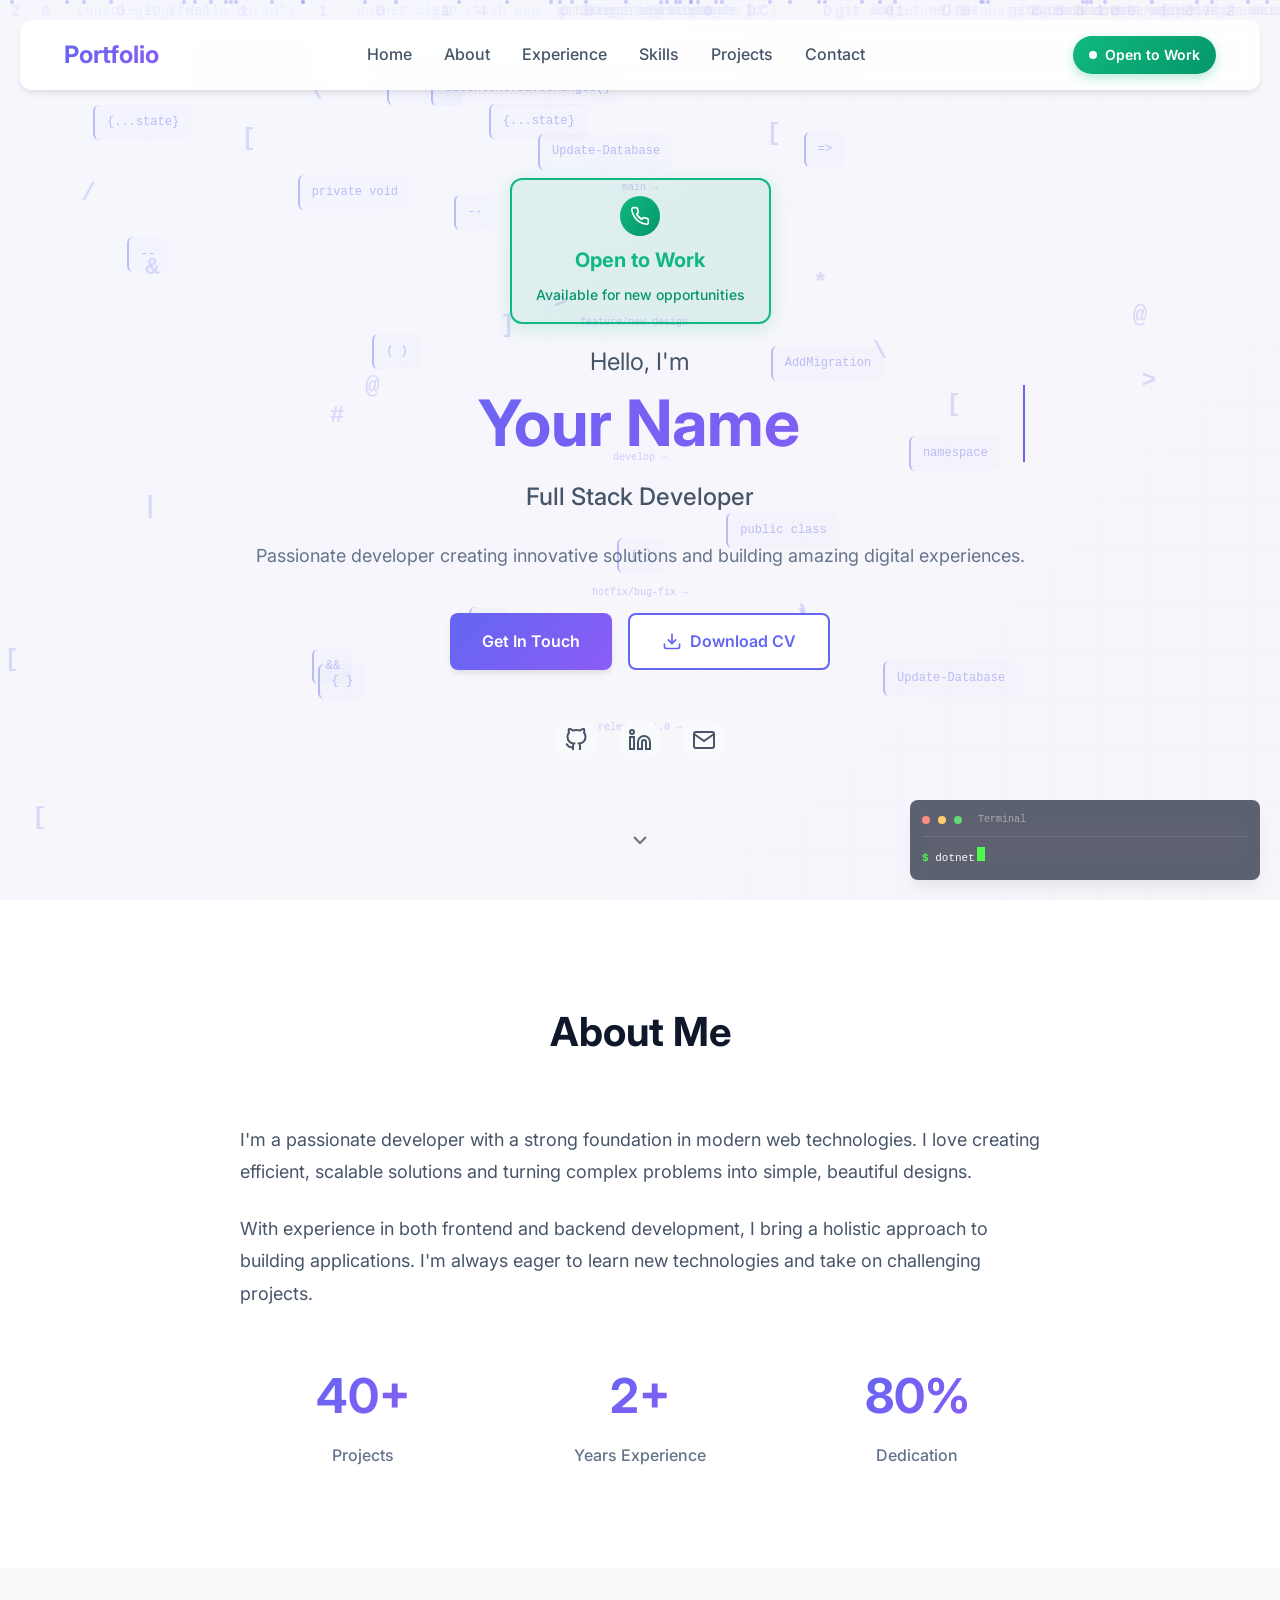
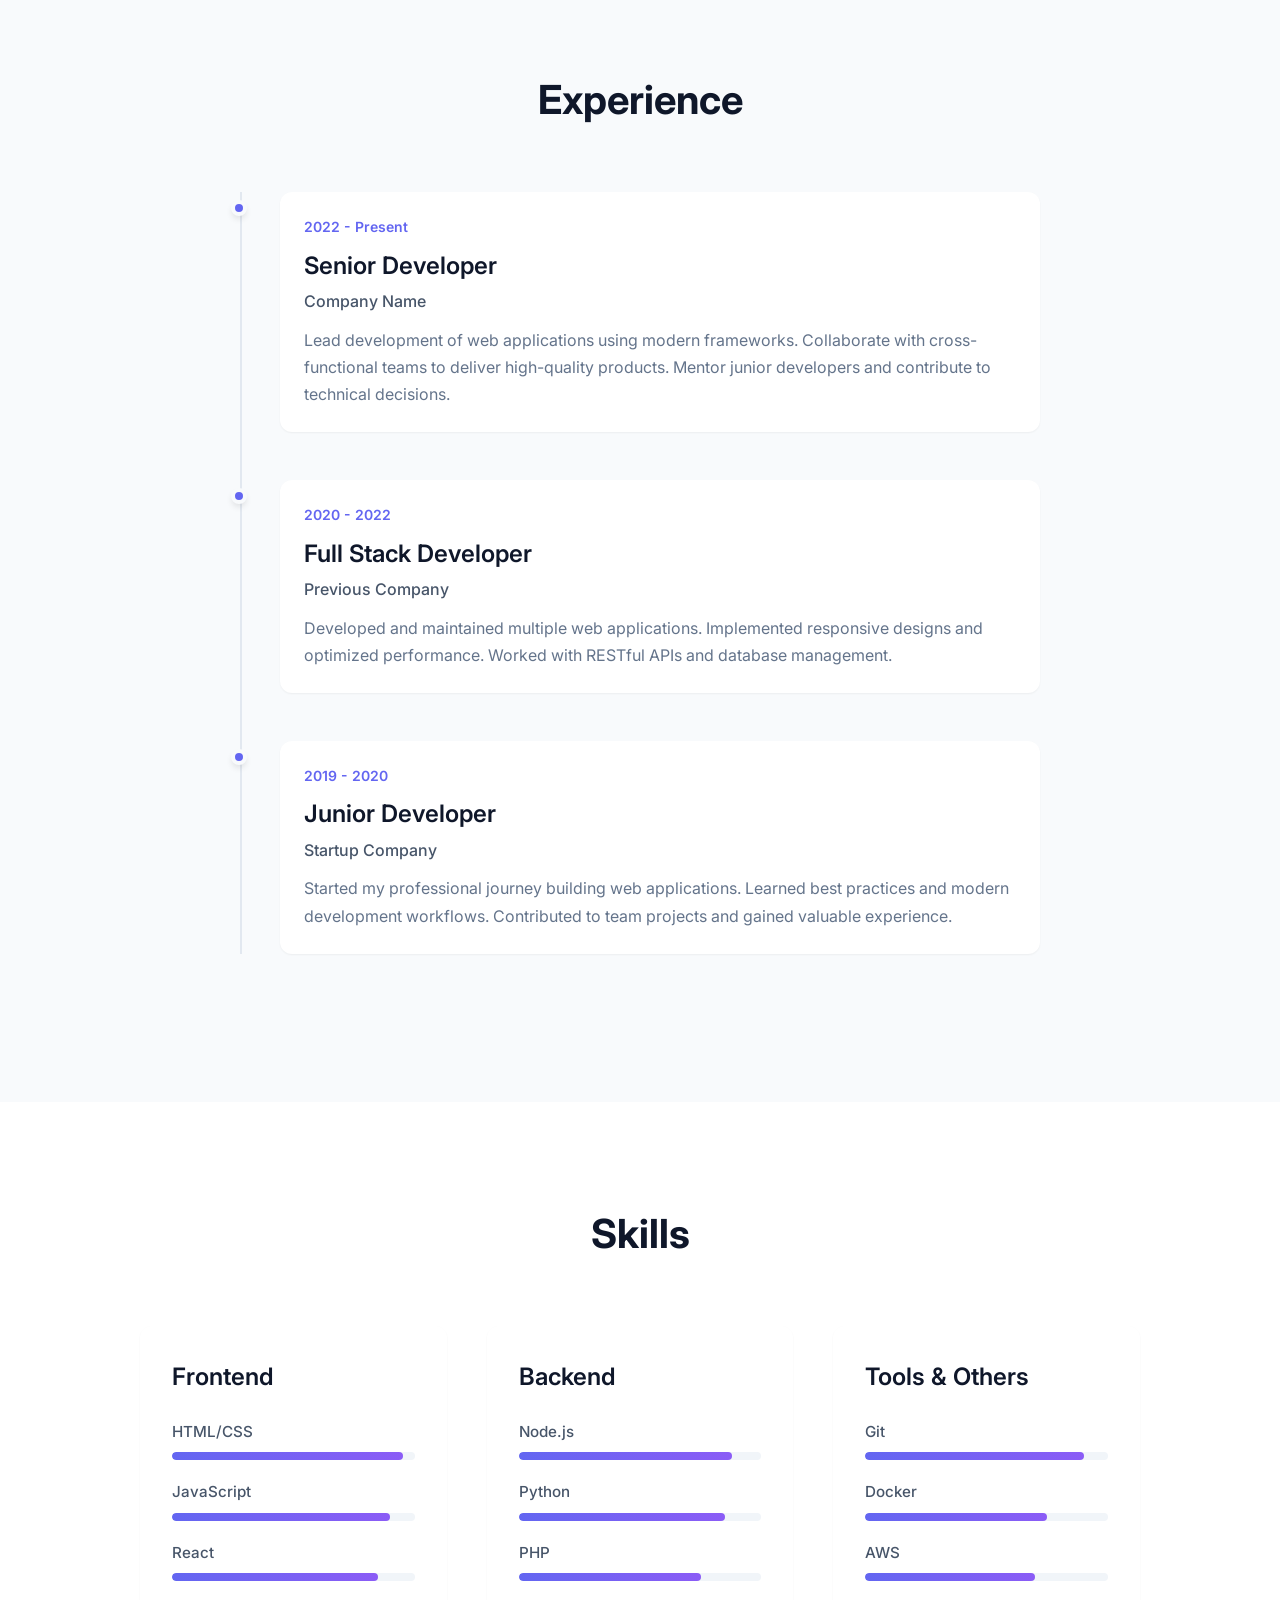
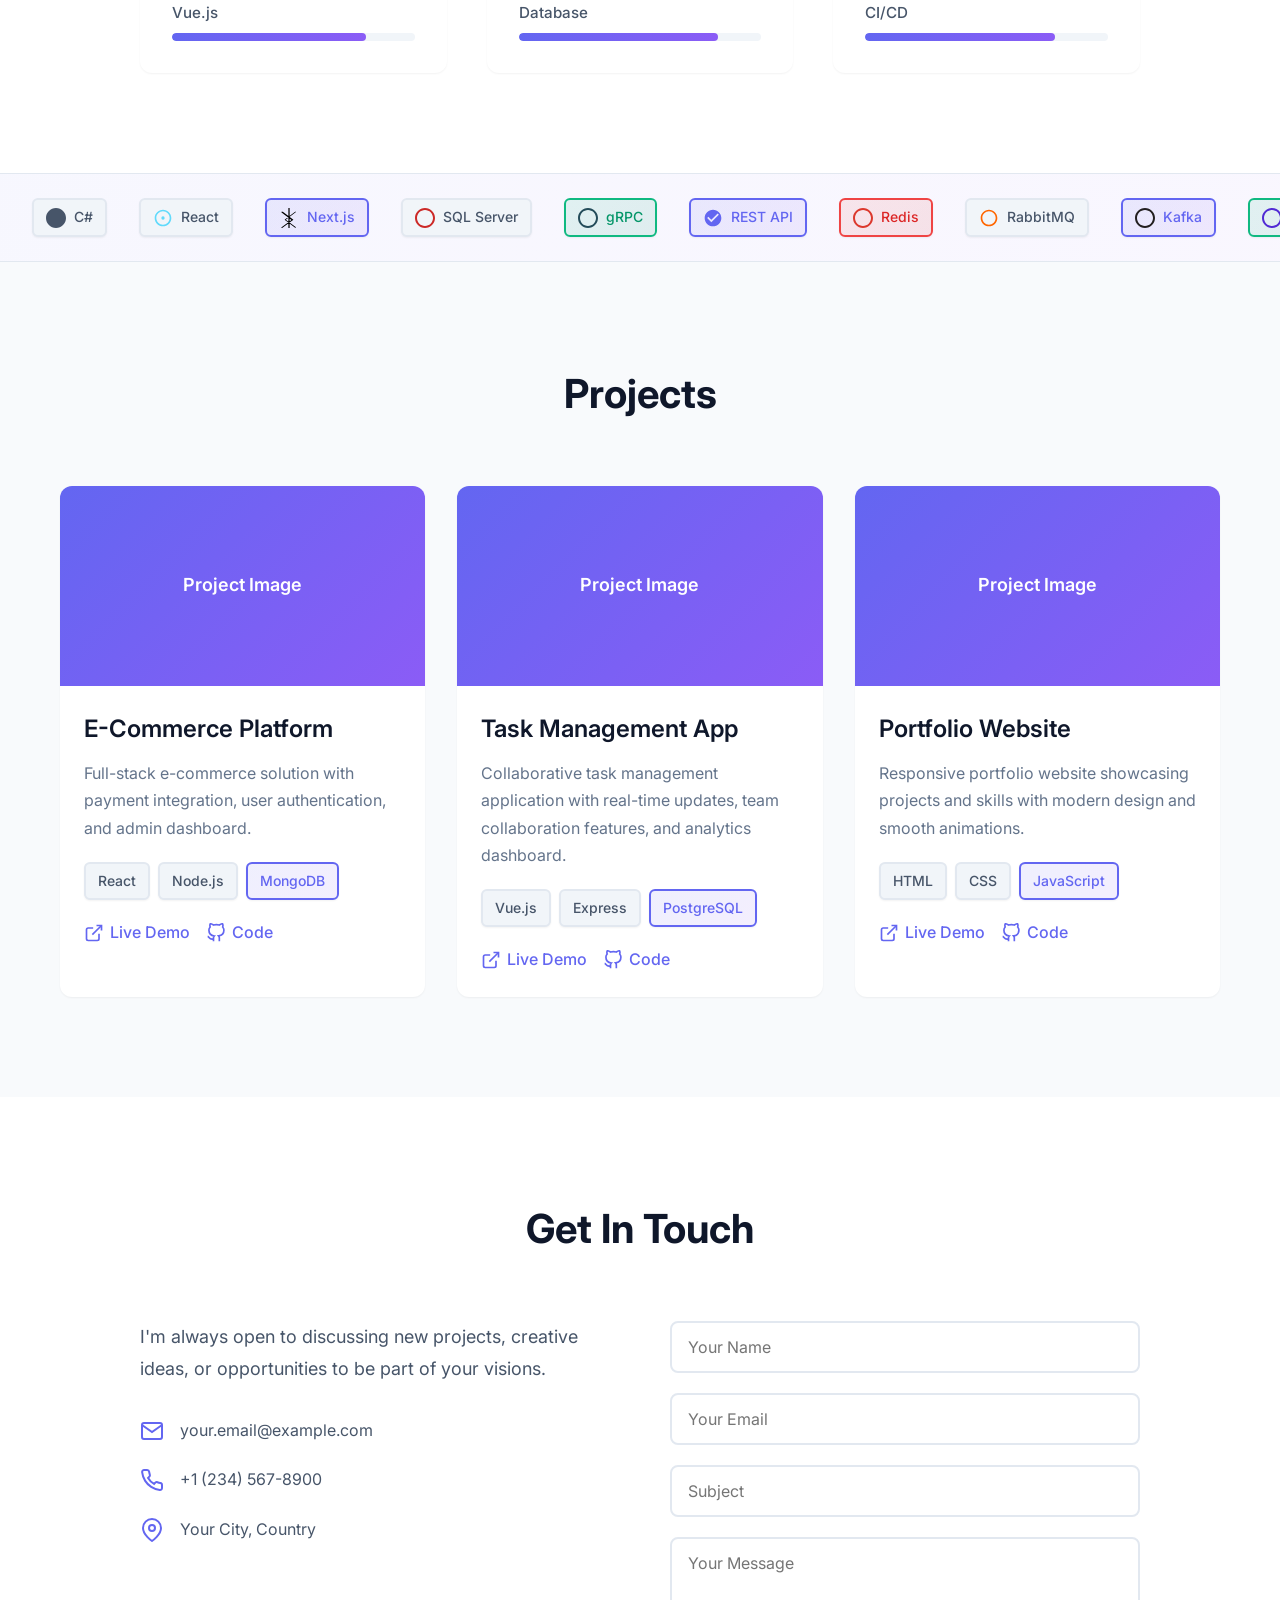
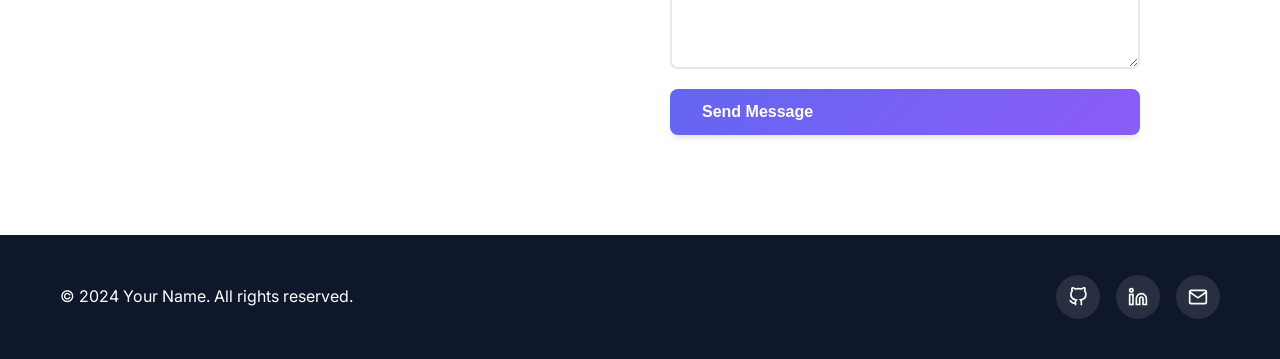
==== index.html @ 46b04470 "Version 1.0" ====
<!DOCTYPE html>
<html lang="en">
<head>
    <meta charset="UTF-8">
    <meta name="viewport" content="width=device-width, initial-scale=1.0">
    <title>Portfolio - Developer</title>
    <link rel="stylesheet" href="styles.css">
    <link rel="preconnect" href="https://fonts.googleapis.com">
    <link rel="preconnect" href="https://fonts.gstatic.com" crossorigin>
    <link href="https://fonts.googleapis.com/css2?family=Inter:wght@300;400;500;600;700&family=Playfair+Display:wght@400;600;700&display=swap" rel="stylesheet">
</head>
<body>
    <nav class="navbar" id="navbar">
        <div class="container">
            <div class="nav-brand">Portfolio</div>
            <ul class="nav-menu" id="navMenu">
                <li><a href="#home" class="nav-link">Home</a></li>
                <li><a href="#about" class="nav-link">About</a></li>
                <li><a href="#experience" class="nav-link">Experience</a></li>
                <li><a href="#skills" class="nav-link">Skills</a></li>
                <li><a href="#projects" class="nav-link">Projects</a></li>
                <li><a href="#contact" class="nav-link">Contact</a></li>
            </ul>
            <div id="openToWorkNav" class="open-to-work-nav"></div>
            <button class="nav-toggle" id="navToggle" aria-label="Toggle navigation">
                <span></span>
                <span></span>
                <span></span>
            </button>
        </div>
    </nav>

    <div id="globalTerminal"></div>

    <section id="home" class="hero">
        <div class="hero-background"></div>
        <div class="code-rain" id="codeRain"></div>
        <div class="binary-rain" id="binaryRain"></div>
        <div class="code-snippets" id="codeSnippets"></div>
        <div class="container">
            <div class="hero-content">
                <div id="openToWorkHero" class="open-to-work-hero"></div>
                <h1 class="hero-title">
                    <span class="greeting">Hello, I'm</span>
                    <span class="name">Your Name</span>
                </h1>
                <p class="hero-subtitle">Full Stack Developer</p>
                <p class="hero-description">
                    Passionate developer creating innovative solutions and building amazing digital experiences.
                </p>
                <div class="hero-buttons">
                    <a href="#contact" class="btn btn-primary">Get In Touch</a>
                    <a href="cv.pdf" class="btn btn-secondary" download id="downloadCV">
                        <svg width="20" height="20" viewBox="0 0 24 24" fill="none" stroke="currentColor" stroke-width="2">
                            <path d="M21 15v4a2 2 0 0 1-2 2H5a2 2 0 0 1-2-2v-4"></path>
                            <polyline points="7 10 12 15 17 10"></polyline>
                            <line x1="12" y1="15" x2="12" y2="3"></line>
                        </svg>
                        Download CV
                    </a>
                </div>
                <div class="hero-social">
                    <a href="https://github.com" target="_blank" rel="noopener noreferrer" class="social-link" aria-label="GitHub">
                        <svg width="24" height="24" viewBox="0 0 24 24" fill="none" stroke="currentColor" stroke-width="2">
                            <path d="M9 19c-5 1.5-5-2.5-7-3m14 6v-3.87a3.37 3.37 0 0 0-.94-2.61c3.14-.35 6.44-1.54 6.44-7A5.44 5.44 0 0 0 20 4.77 5.07 5.07 0 0 0 19.91 1S18.73.65 16 2.48a13.38 13.38 0 0 0-7 0C6.27.65 5.09 1 5.09 1A5.07 5.07 0 0 0 5 4.77a5.44 5.44 0 0 0-1.5 3.78c0 5.42 3.3 6.61 6.44 7A3.37 3.37 0 0 0 9 18.13V22"></path>
                        </svg>
                    </a>
                    <a href="https://linkedin.com" target="_blank" rel="noopener noreferrer" class="social-link" aria-label="LinkedIn">
                        <svg width="24" height="24" viewBox="0 0 24 24" fill="none" stroke="currentColor" stroke-width="2">
                            <path d="M16 8a6 6 0 0 1 6 6v7h-4v-7a2 2 0 0 0-2-2 2 2 0 0 0-2 2v7h-4v-7a6 6 0 0 1 6-6z"></path>
                            <rect x="2" y="9" width="4" height="12"></rect>
                            <circle cx="4" cy="4" r="2"></circle>
                        </svg>
                    </a>
                    <a href="mailto:your.email@example.com" class="social-link" aria-label="Email">
                        <svg width="24" height="24" viewBox="0 0 24 24" fill="none" stroke="currentColor" stroke-width="2">
                            <path d="M4 4h16c1.1 0 2 .9 2 2v12c0 1.1-.9 2-2 2H4c-1.1 0-2-.9-2-2V6c0-1.1.9-2 2-2z"></path>
                            <polyline points="22,6 12,13 2,6"></polyline>
                        </svg>
                    </a>
                </div>
            </div>
        </div>
        <div class="scroll-indicator">
            <svg width="24" height="24" viewBox="0 0 24 24" fill="none" stroke="currentColor" stroke-width="2">
                <polyline points="6 9 12 15 18 9"></polyline>
            </svg>
        </div>
    </section>

    <section id="about" class="section">
        <div class="container">
            <h2 class="section-title">About Me</h2>
            <div class="about-content">
                <div class="about-text">
                    <p class="about-description">
                        I'm a passionate developer with a strong foundation in modern web technologies.
                        I love creating efficient, scalable solutions and turning complex problems into
                        simple, beautiful designs.
                    </p>
                    <p class="about-description">
                        With experience in both frontend and backend development, I bring a holistic
                        approach to building applications. I'm always eager to learn new technologies
                        and take on challenging projects.
                    </p>
                    <div class="about-stats">
                        <div class="stat-item">
                            <div class="stat-number">50+</div>
                            <div class="stat-label">Projects</div>
                        </div>
                        <div class="stat-item">
                            <div class="stat-number">3+</div>
                            <div class="stat-label">Years Experience</div>
                        </div>
                        <div class="stat-item">
                            <div class="stat-number">100%</div>
                            <div class="stat-label">Dedication</div>
                        </div>
                    </div>
                </div>
            </div>
        </div>
    </section>

    <section id="experience" class="section section-alt">
        <div class="container">
            <h2 class="section-title">Experience</h2>
            <div class="timeline">
                <div class="timeline-item">
                    <div class="timeline-marker"></div>
                    <div class="timeline-content">
                        <div class="timeline-date">2022 - Present</div>
                        <h3 class="timeline-title">Senior Developer</h3>
                        <p class="timeline-company">Company Name</p>
                        <p class="timeline-description">
                            Lead development of web applications using modern frameworks.
                            Collaborate with cross-functional teams to deliver high-quality products.
                            Mentor junior developers and contribute to technical decisions.
                        </p>
                    </div>
                </div>
                <div class="timeline-item">
                    <div class="timeline-marker"></div>
                    <div class="timeline-content">
                        <div class="timeline-date">2020 - 2022</div>
                        <h3 class="timeline-title">Full Stack Developer</h3>
                        <p class="timeline-company">Previous Company</p>
                        <p class="timeline-description">
                            Developed and maintained multiple web applications.
                            Implemented responsive designs and optimized performance.
                            Worked with RESTful APIs and database management.
                        </p>
                    </div>
                </div>
                <div class="timeline-item">
                    <div class="timeline-marker"></div>
                    <div class="timeline-content">
                        <div class="timeline-date">2019 - 2020</div>
                        <h3 class="timeline-title">Junior Developer</h3>
                        <p class="timeline-company">Startup Company</p>
                        <p class="timeline-description">
                            Started my professional journey building web applications.
                            Learned best practices and modern development workflows.
                            Contributed to team projects and gained valuable experience.
                        </p>
                    </div>
                </div>
            </div>
        </div>
    </section>

    <section id="skills" class="section">
        <div class="container">
            <h2 class="section-title">Skills</h2>
            <div class="skills-grid">
                <div class="skill-category">
                    <h3 class="skill-category-title">Frontend</h3>
                    <div class="skill-items">
                        <div class="skill-item">
                            <span class="skill-name">HTML/CSS</span>
                            <div class="skill-bar">
                                <div class="skill-progress" style="width: 95%"></div>
                            </div>
                        </div>
                        <div class="skill-item">
                            <span class="skill-name">JavaScript</span>
                            <div class="skill-bar">
                                <div class="skill-progress" style="width: 90%"></div>
                            </div>
                        </div>
                        <div class="skill-item">
                            <span class="skill-name">React</span>
                            <div class="skill-bar">
                                <div class="skill-progress" style="width: 85%"></div>
                            </div>
                        </div>
                        <div class="skill-item">
                            <span class="skill-name">Vue.js</span>
                            <div class="skill-bar">
                                <div class="skill-progress" style="width: 80%"></div>
                            </div>
                        </div>
                    </div>
                </div>
                <div class="skill-category">
                    <h3 class="skill-category-title">Backend</h3>
                    <div class="skill-items">
                        <div class="skill-item">
                            <span class="skill-name">Node.js</span>
                            <div class="skill-bar">
                                <div class="skill-progress" style="width: 88%"></div>
                            </div>
                        </div>
                        <div class="skill-item">
                            <span class="skill-name">Python</span>
                            <div class="skill-bar">
                                <div class="skill-progress" style="width: 85%"></div>
                            </div>
                        </div>
                        <div class="skill-item">
                            <span class="skill-name">PHP</span>
                            <div class="skill-bar">
                                <div class="skill-progress" style="width: 75%"></div>
                            </div>
                        </div>
                        <div class="skill-item">
                            <span class="skill-name">Database</span>
                            <div class="skill-bar">
                                <div class="skill-progress" style="width: 82%"></div>
                            </div>
                        </div>
                    </div>
                </div>
                <div class="skill-category">
                    <h3 class="skill-category-title">Tools & Others</h3>
                    <div class="skill-items">
                        <div class="skill-item">
                            <span class="skill-name">Git</span>
                            <div class="skill-bar">
                                <div class="skill-progress" style="width: 90%"></div>
                            </div>
                        </div>
                        <div class="skill-item">
                            <span class="skill-name">Docker</span>
                            <div class="skill-bar">
                                <div class="skill-progress" style="width: 75%"></div>
                            </div>
                        </div>
                        <div class="skill-item">
                            <span class="skill-name">AWS</span>
                            <div class="skill-bar">
                                <div class="skill-progress" style="width: 70%"></div>
                            </div>
                        </div>
                        <div class="skill-item">
                            <span class="skill-name">CI/CD</span>
                            <div class="skill-bar">
                                <div class="skill-progress" style="width: 78%"></div>
                            </div>
                        </div>
                    </div>
                </div>
            </div>
        </div>
    </section>

    <div class="tech-marquee-container">
        <div class="tech-marquee">
            <div class="tech-marquee-content" id="techMarquee1">
            </div>
            <div class="tech-marquee-content" id="techMarquee2" aria-hidden="true">
            </div>
        </div>
    </div>

    <section id="projects" class="section section-alt">
        <div class="container">
            <h2 class="section-title">Projects</h2>
            <div class="projects-grid">
                <div class="project-card">
                    <div class="project-image">
                        <div class="project-placeholder">Project Image</div>
                    </div>
                    <div class="project-content">
                        <h3 class="project-title">E-Commerce Platform</h3>
                        <p class="project-description">
                            Full-stack e-commerce solution with payment integration,
                            user authentication, and admin dashboard.
                        </p>
                        <div class="project-tech">
                            <span class="tech-tag">React</span>
                            <span class="tech-tag">Node.js</span>
                            <span class="tech-tag">MongoDB</span>
                        </div>
                        <div class="project-links">
                            <a href="#" class="project-link" target="_blank" rel="noopener noreferrer">
                                <svg width="20" height="20" viewBox="0 0 24 24" fill="none" stroke="currentColor" stroke-width="2">
                                    <path d="M18 13v6a2 2 0 0 1-2 2H5a2 2 0 0 1-2-2V8a2 2 0 0 1 2-2h6"></path>
                                    <polyline points="15 3 21 3 21 9"></polyline>
                                    <line x1="10" y1="14" x2="21" y2="3"></line>
                                </svg>
                                Live Demo
                            </a>
                            <a href="#" class="project-link" target="_blank" rel="noopener noreferrer">
                                <svg width="20" height="20" viewBox="0 0 24 24" fill="none" stroke="currentColor" stroke-width="2">
                                    <path d="M9 19c-5 1.5-5-2.5-7-3m14 6v-3.87a3.37 3.37 0 0 0-.94-2.61c3.14-.35 6.44-1.54 6.44-7A5.44 5.44 0 0 0 20 4.77 5.07 5.07 0 0 0 19.91 1S18.73.65 16 2.48a13.38 13.38 0 0 0-7 0C6.27.65 5.09 1 5.09 1A5.07 5.07 0 0 0 5 4.77a5.44 5.44 0 0 0-1.5 3.78c0 5.42 3.3 6.61 6.44 7A3.37 3.37 0 0 0 9 18.13V22"></path>
                                </svg>
                                Code
                            </a>
                        </div>
                    </div>
                </div>
                <div class="project-card">
                    <div class="project-image">
                        <div class="project-placeholder">Project Image</div>
                    </div>
                    <div class="project-content">
                        <h3 class="project-title">Task Management App</h3>
                        <p class="project-description">
                            Collaborative task management application with real-time updates,
                            team collaboration features, and analytics dashboard.
                        </p>
                        <div class="project-tech">
                            <span class="tech-tag">Vue.js</span>
                            <span class="tech-tag">Express</span>
                            <span class="tech-tag">PostgreSQL</span>
                        </div>
                        <div class="project-links">
                            <a href="#" class="project-link" target="_blank" rel="noopener noreferrer">
                                <svg width="20" height="20" viewBox="0 0 24 24" fill="none" stroke="currentColor" stroke-width="2">
                                    <path d="M18 13v6a2 2 0 0 1-2 2H5a2 2 0 0 1-2-2V8a2 2 0 0 1 2-2h6"></path>
                                    <polyline points="15 3 21 3 21 9"></polyline>
                                    <line x1="10" y1="14" x2="21" y2="3"></line>
                                </svg>
                                Live Demo
                            </a>
                            <a href="#" class="project-link" target="_blank" rel="noopener noreferrer">
                                <svg width="20" height="20" viewBox="0 0 24 24" fill="none" stroke="currentColor" stroke-width="2">
                                    <path d="M9 19c-5 1.5-5-2.5-7-3m14 6v-3.87a3.37 3.37 0 0 0-.94-2.61c3.14-.35 6.44-1.54 6.44-7A5.44 5.44 0 0 0 20 4.77 5.07 5.07 0 0 0 19.91 1S18.73.65 16 2.48a13.38 13.38 0 0 0-7 0C6.27.65 5.09 1 5.09 1A5.07 5.07 0 0 0 5 4.77a5.44 5.44 0 0 0-1.5 3.78c0 5.42 3.3 6.61 6.44 7A3.37 3.37 0 0 0 9 18.13V22"></path>
                                </svg>
                                Code
                            </a>
                        </div>
                    </div>
                </div>
                <div class="project-card">
                    <div class="project-image">
                        <div class="project-placeholder">Project Image</div>
                    </div>
                    <div class="project-content">
                        <h3 class="project-title">Portfolio Website</h3>
                        <p class="project-description">
                            Responsive portfolio website showcasing projects and skills
                            with modern design and smooth animations.
                        </p>
                        <div class="project-tech">
                            <span class="tech-tag">HTML</span>
                            <span class="tech-tag">CSS</span>
                            <span class="tech-tag">JavaScript</span>
                        </div>
                        <div class="project-links">
                            <a href="#" class="project-link" target="_blank" rel="noopener noreferrer">
                                <svg width="20" height="20" viewBox="0 0 24 24" fill="none" stroke="currentColor" stroke-width="2">
                                    <path d="M18 13v6a2 2 0 0 1-2 2H5a2 2 0 0 1-2-2V8a2 2 0 0 1 2-2h6"></path>
                                    <polyline points="15 3 21 3 21 9"></polyline>
                                    <line x1="10" y1="14" x2="21" y2="3"></line>
                                </svg>
                                Live Demo
                            </a>
                            <a href="#" class="project-link" target="_blank" rel="noopener noreferrer">
                                <svg width="20" height="20" viewBox="0 0 24 24" fill="none" stroke="currentColor" stroke-width="2">
                                    <path d="M9 19c-5 1.5-5-2.5-7-3m14 6v-3.87a3.37 3.37 0 0 0-.94-2.61c3.14-.35 6.44-1.54 6.44-7A5.44 5.44 0 0 0 20 4.77 5.07 5.07 0 0 0 19.91 1S18.73.65 16 2.48a13.38 13.38 0 0 0-7 0C6.27.65 5.09 1 5.09 1A5.07 5.07 0 0 0 5 4.77a5.44 5.44 0 0 0-1.5 3.78c0 5.42 3.3 6.61 6.44 7A3.37 3.37 0 0 0 9 18.13V22"></path>
                                </svg>
                                Code
                            </a>
                        </div>
                    </div>
                </div>
            </div>
        </div>
    </section>

    <section id="contact" class="section">
        <div class="container">
            <h2 class="section-title">Get In Touch</h2>
            <div class="contact-content">
                <div class="contact-info">
                    <p class="contact-description">
                        I'm always open to discussing new projects, creative ideas,
                        or opportunities to be part of your visions.
                    </p>
                    <div class="contact-details">
                        <div class="contact-item">
                            <svg width="24" height="24" viewBox="0 0 24 24" fill="none" stroke="currentColor" stroke-width="2">
                                <path d="M4 4h16c1.1 0 2 .9 2 2v12c0 1.1-.9 2-2 2H4c-1.1 0-2-.9-2-2V6c0-1.1.9-2 2-2z"></path>
                                <polyline points="22,6 12,13 2,6"></polyline>
                            </svg>
                            <a href="mailto:your.email@example.com">your.email@example.com</a>
                        </div>
                        <div class="contact-item">
                            <svg width="24" height="24" viewBox="0 0 24 24" fill="none" stroke="currentColor" stroke-width="2">
                                <path d="M22 16.92v3a2 2 0 0 1-2.18 2 19.79 19.79 0 0 1-8.63-3.07 19.5 19.5 0 0 1-6-6 19.79 19.79 0 0 1-3.07-8.67A2 2 0 0 1 4.11 2h3a2 2 0 0 1 2 1.72 12.84 12.84 0 0 0 .7 2.81 2 2 0 0 1-.45 2.11L8.09 9.91a16 16 0 0 0 6 6l1.27-1.27a2 2 0 0 1 2.11-.45 12.84 12.84 0 0 0 2.81.7A2 2 0 0 1 22 16.92z"></path>
                            </svg>
                            <span>+1 (234) 567-8900</span>
                        </div>
                        <div class="contact-item">
                            <svg width="24" height="24" viewBox="0 0 24 24" fill="none" stroke="currentColor" stroke-width="2">
                                <path d="M21 10c0 7-9 13-9 13s-9-6-9-13a9 9 0 0 1 18 0z"></path>
                                <circle cx="12" cy="10" r="3"></circle>
                            </svg>
                            <span>Your City, Country</span>
                        </div>
                    </div>
                </div>
                <form class="contact-form" id="contactForm">
                    <div class="form-group">
                        <input type="text" id="name" name="name" placeholder="Your Name" required>
                    </div>
                    <div class="form-group">
                        <input type="email" id="email" name="email" placeholder="Your Email" required>
                    </div>
                    <div class="form-group">
                        <input type="text" id="subject" name="subject" placeholder="Subject" required>
                    </div>
                    <div class="form-group">
                        <textarea id="message" name="message" rows="5" placeholder="Your Message" required></textarea>
                    </div>
                    <button type="submit" class="btn btn-primary">Send Message</button>
                </form>
            </div>
        </div>
    </section>

    <footer class="footer">
        <div class="container">
            <p>&copy; 2024 Your Name. All rights reserved.</p>
            <div class="footer-social">
                <a href="https://github.com" target="_blank" rel="noopener noreferrer" class="social-link" aria-label="GitHub">
                    <svg width="20" height="20" viewBox="0 0 24 24" fill="none" stroke="currentColor" stroke-width="2">
                        <path d="M9 19c-5 1.5-5-2.5-7-3m14 6v-3.87a3.37 3.37 0 0 0-.94-2.61c3.14-.35 6.44-1.54 6.44-7A5.44 5.44 0 0 0 20 4.77 5.07 5.07 0 0 0 19.91 1S18.73.65 16 2.48a13.38 13.38 0 0 0-7 0C6.27.65 5.09 1 5.09 1A5.07 5.07 0 0 0 5 4.77a5.44 5.44 0 0 0-1.5 3.78c0 5.42 3.3 6.61 6.44 7A3.37 3.37 0 0 0 9 18.13V22"></path>
                    </svg>
                </a>
                <a href="https://linkedin.com" target="_blank" rel="noopener noreferrer" class="social-link" aria-label="LinkedIn">
                    <svg width="20" height="20" viewBox="0 0 24 24" fill="none" stroke="currentColor" stroke-width="2">
                        <path d="M16 8a6 6 0 0 1 6 6v7h-4v-7a2 2 0 0 0-2-2 2 2 0 0 0-2 2v7h-4v-7a6 6 0 0 1 6-6z"></path>
                        <rect x="2" y="9" width="4" height="12"></rect>
                        <circle cx="4" cy="4" r="2"></circle>
                    </svg>
                </a>
                <a href="mailto:your.email@example.com" class="social-link" aria-label="Email">
                    <svg width="20" height="20" viewBox="0 0 24 24" fill="none" stroke="currentColor" stroke-width="2">
                        <path d="M4 4h16c1.1 0 2 .9 2 2v12c0 1.1-.9 2-2 2H4c-1.1 0-2-.9-2-2V6c0-1.1.9-2 2-2z"></path>
                        <polyline points="22,6 12,13 2,6"></polyline>
                    </svg>
                </a>
            </div>
        </div>
    </footer>

    <script src="script.js"></script>
</body>
</html>
---- styles.css ----
:root {
    --primary-color: #6366f1;
    --primary-dark: #4f46e5;
    --secondary-color: #8b5cf6;
    --text-primary: #0f172a;
    --text-secondary: #475569;
    --text-muted: #64748b;
    --bg-primary: #ffffff;
    --bg-secondary: #f8fafc;
    --bg-alt: #f1f5f9;
    --border-color: #e2e8f0;
    --shadow-sm: 0 1px 2px 0 rgba(0, 0, 0, 0.05);
    --shadow-md: 0 4px 6px -1px rgba(0, 0, 0, 0.1);
    --shadow-lg: 0 10px 15px -3px rgba(0, 0, 0, 0.1);
    --shadow-xl: 0 20px 25px -5px rgba(0, 0, 0, 0.1);
}

* {
    margin: 0;
    padding: 0;
    box-sizing: border-box;
}

html {
    scroll-behavior: smooth;
}

body {
    font-family: 'Inter', -apple-system, BlinkMacSystemFont, 'Segoe UI', sans-serif;
    color: var(--text-primary);
    background-color: var(--bg-primary);
    line-height: 1.6;
    overflow-x: hidden;
}

.container {
    max-width: 1200px;
    margin: 0 auto;
    padding: 0 20px;
}

.navbar {
    position: fixed;
    top: 20px;
    left: 20px;
    right: 20px;
    background: rgba(255, 255, 255, 0.9);
    backdrop-filter: blur(10px);
    border-radius: 12px;
    box-shadow: var(--shadow-md);
    z-index: 1000;
    transition: all 0.3s ease;
    animation: slideDown 0.5s ease;
}

@keyframes slideDown {
    from {
        opacity: 0;
        transform: translateY(-100%);
    }
    to {
        opacity: 1;
        transform: translateY(0);
    }
}

.navbar.scrolled {
    top: 10px;
    box-shadow: var(--shadow-lg);
    background: rgba(255, 255, 255, 0.95);
}

.navbar .container {
    display: flex;
    justify-content: space-between;
    align-items: center;
    padding: 16px 24px;
    gap: 20px;
}

.nav-brand {
    font-size: 1.5rem;
    font-weight: 700;
    background: linear-gradient(135deg, var(--primary-color), var(--secondary-color));
    -webkit-background-clip: text;
    -webkit-text-fill-color: transparent;
    background-clip: text;
}

.nav-menu {
    display: flex;
    list-style: none;
    gap: 32px;
}

.nav-link {
    color: var(--text-secondary);
    text-decoration: none;
    font-weight: 500;
    transition: color 0.2s ease;
    position: relative;
}

.nav-link:hover {
    color: var(--primary-color);
}

.nav-link::after {
    content: '';
    position: absolute;
    bottom: -4px;
    left: 0;
    width: 0;
    height: 2px;
    background: var(--primary-color);
    transition: width 0.3s ease;
}

.nav-link:hover::after {
    width: 100%;
}

.nav-toggle {
    display: none;
    flex-direction: column;
    gap: 4px;
    background: none;
    border: none;
    cursor: pointer;
    padding: 4px;
}

.nav-toggle span {
    width: 24px;
    height: 2px;
    background: var(--text-primary);
    transition: all 0.3s ease;
}

.open-to-work-nav {
    display: flex;
    align-items: center;
}

.open-to-work-badge {
    display: inline-flex;
    align-items: center;
    gap: 8px;
    padding: 8px 16px;
    background: linear-gradient(135deg, #10b981, #059669);
    color: white;
    border-radius: 20px;
    font-size: 0.875rem;
    font-weight: 600;
    box-shadow: 0 4px 12px rgba(16, 185, 129, 0.3);
    animation: openToWorkPulse 2s ease-in-out infinite;
    cursor: pointer;
    transition: all 0.3s ease;
}

.open-to-work-badge:hover {
    transform: translateY(-2px);
    box-shadow: 0 6px 16px rgba(16, 185, 129, 0.4);
}

.open-to-work-dot {
    width: 8px;
    height: 8px;
    background: white;
    border-radius: 50%;
    animation: openToWorkBlink 1.5s ease-in-out infinite;
}

@keyframes openToWorkPulse {
    0%, 100% {
        box-shadow: 0 4px 12px rgba(16, 185, 129, 0.3);
    }
    50% {
        box-shadow: 0 4px 20px rgba(16, 185, 129, 0.5);
    }
}

@keyframes openToWorkBlink {
    0%, 100% {
        opacity: 1;
        transform: scale(1);
    }
    50% {
        opacity: 0.7;
        transform: scale(0.9);
    }
}

.open-to-work-hero {
    margin-bottom: 24px;
    display: flex;
    justify-content: center;
    animation: fadeInUp 0.8s ease 0.1s both;
}

.open-to-work-badge-large {
    display: inline-flex;
    flex-direction: column;
    align-items: center;
    gap: 8px;
    padding: 16px 24px;
    background: linear-gradient(135deg, rgba(16, 185, 129, 0.1), rgba(5, 150, 105, 0.1));
    border: 2px solid #10b981;
    border-radius: 12px;
    color: #10b981;
    box-shadow: 0 4px 20px rgba(16, 185, 129, 0.2);
    animation: openToWorkFloat 3s ease-in-out infinite;
    cursor: pointer;
    transition: all 0.3s ease;
    backdrop-filter: blur(10px);
}

.open-to-work-badge-large:hover {
    background: linear-gradient(135deg, rgba(16, 185, 129, 0.15), rgba(5, 150, 105, 0.15));
    transform: translateY(-4px);
    box-shadow: 0 8px 30px rgba(16, 185, 129, 0.3);
}

.open-to-work-icon {
    display: flex;
    align-items: center;
    justify-content: center;
    width: 40px;
    height: 40px;
    background: linear-gradient(135deg, #10b981, #059669);
    border-radius: 50%;
    color: white;
    animation: openToWorkRotate 2s ease-in-out infinite;
}

@keyframes openToWorkFloat {
    0%, 100% {
        transform: translateY(0);
    }
    50% {
        transform: translateY(-8px);
    }
}

@keyframes openToWorkRotate {
    0%, 100% {
        transform: rotate(0deg);
    }
    25% {
        transform: rotate(-5deg);
    }
    75% {
        transform: rotate(5deg);
    }
}

.open-to-work-text-large {
    font-size: 1.25rem;
    font-weight: 700;
    color: #10b981;
}

.open-to-work-subtitle {
    font-size: 0.875rem;
    color: #059669;
    font-weight: 500;
}

.tech-marquee-container {
    position: relative;
    width: 100%;
    background: linear-gradient(135deg, rgba(99, 102, 241, 0.05), rgba(139, 92, 246, 0.05));
    padding: 24px 0;
    overflow: hidden;
    border-top: 1px solid var(--border-color);
    border-bottom: 1px solid var(--border-color);
}

.tech-marquee {
    display: flex;
    width: fit-content;
    animation: marqueeScroll 60s linear infinite;
}

.tech-marquee-content {
    display: flex;
    gap: 32px;
    padding: 0 32px;
    flex-shrink: 0;
}

@keyframes marqueeScroll {
    0% {
        transform: translateX(0);
    }
    100% {
        transform: translateX(-50%);
    }
}

.tech-tag {
    display: inline-flex;
    align-items: center;
    gap: 8px;
    padding: 10px 20px;
    background: var(--bg-primary);
    border: 2px solid var(--border-color);
    border-radius: 25px;
    font-size: 0.95rem;
    font-weight: 600;
    color: var(--text-primary);
    white-space: nowrap;
    box-shadow: var(--shadow-sm);
    transition: all 0.3s ease;
    cursor: default;
    position: relative;
    overflow: hidden;
}

.tech-icon {
    display: inline-flex;
    align-items: center;
    justify-content: center;
    width: 20px;
    height: 20px;
    flex-shrink: 0;
}

.tech-icon svg {
    width: 100%;
    height: 100%;
}

.tech-text {
    display: inline-block;
}

.tech-tag::before {
    content: '';
    position: absolute;
    top: 0;
    left: -100%;
    width: 100%;
    height: 100%;
    background: linear-gradient(90deg, transparent, rgba(99, 102, 241, 0.1), transparent);
    transition: left 0.5s ease;
}

.tech-tag:hover::before {
    left: 100%;
}

.tech-tag:hover {
    border-color: var(--primary-color);
    color: var(--primary-color);
    transform: translateY(-3px);
    box-shadow: var(--shadow-md);
}

.tech-tag:nth-child(3n) {
    background: linear-gradient(135deg, rgba(99, 102, 241, 0.1), rgba(139, 92, 246, 0.1));
    border-color: var(--primary-color);
    color: var(--primary-color);
}

.tech-tag:nth-child(5n) {
    background: linear-gradient(135deg, rgba(16, 185, 129, 0.1), rgba(5, 150, 105, 0.1));
    border-color: #10b981;
    color: #059669;
}

.tech-tag:nth-child(7n) {
    background: linear-gradient(135deg, rgba(239, 68, 68, 0.1), rgba(220, 38, 38, 0.1));
    border-color: #ef4444;
    color: #dc2626;
}

@media (max-width: 768px) {
    .tech-marquee-container {
        padding: 16px 0;
    }

    .tech-tag {
        padding: 8px 16px;
        font-size: 0.85rem;
    }

    .tech-marquee-content {
        gap: 20px;
        padding: 0 20px;
    }

    .tech-marquee {
        animation-duration: 40s;
    }
}

@media (prefers-reduced-motion: reduce) {
    .tech-marquee {
        animation: none;
    }
    
    .tech-tag {
        animation: none;
    }
}

.hero {
    position: relative;
    min-height: 100vh;
    display: flex;
    align-items: center;
    justify-content: center;
    padding: 120px 20px 80px;
    overflow: hidden;
}

.hero-background {
    position: absolute;
    top: 0;
    left: 0;
    right: 0;
    bottom: 0;
    background: linear-gradient(135deg, #667eea 0%, #764ba2 100%);
    opacity: 0.05;
    z-index: -1;
}

.hero-background::before {
    content: '';
    position: absolute;
    top: -50%;
    left: -50%;
    width: 200%;
    height: 200%;
    background: radial-gradient(circle, rgba(99, 102, 241, 0.1) 0%, transparent 70%);
    animation: rotate 20s linear infinite;
}

.hero-background::after {
    content: '';
    position: absolute;
    top: 0;
    left: 0;
    right: 0;
    bottom: 0;
    background: 
        radial-gradient(circle at 20% 50%, rgba(99, 102, 241, 0.15) 0%, transparent 50%),
        radial-gradient(circle at 80% 80%, rgba(139, 92, 246, 0.15) 0%, transparent 50%);
    animation: float 15s ease-in-out infinite;
    z-index: 0;
}

@keyframes rotate {
    from {
        transform: rotate(0deg);
    }
    to {
        transform: rotate(360deg);
    }
}

@keyframes float {
    0%, 100% {
        transform: translate(0, 0) scale(1);
    }
    50% {
        transform: translate(30px, -30px) scale(1.1);
    }
}

.hero-content {
    text-align: center;
    max-width: 800px;
    animation: fadeInUp 0.8s ease;
    position: relative;
    z-index: 1;
}

.hero-title {
    animation: fadeInUp 0.8s ease 0.2s both;
}

.hero-subtitle {
    animation: fadeInUp 0.8s ease 0.4s both;
}

.hero-description {
    animation: fadeInUp 0.8s ease 0.6s both;
}

.hero-buttons {
    animation: fadeInUp 0.8s ease 0.8s both;
}

.hero-social {
    animation: fadeInUp 0.8s ease 1s both;
}

@keyframes fadeInUp {
    from {
        opacity: 0;
        transform: translateY(30px);
    }
    to {
        opacity: 1;
        transform: translateY(0);
    }
}

@keyframes fadeInLeft {
    from {
        opacity: 0;
        transform: translateX(-50px);
    }
    to {
        opacity: 1;
        transform: translateX(0);
    }
}

@keyframes fadeInRight {
    from {
        opacity: 0;
        transform: translateX(50px);
    }
    to {
        opacity: 1;
        transform: translateX(0);
    }
}

@keyframes fadeInScale {
    from {
        opacity: 0;
        transform: scale(0.8);
    }
    to {
        opacity: 1;
        transform: scale(1);
    }
}

@keyframes pulse {
    0%, 100% {
        transform: scale(1);
    }
    50% {
        transform: scale(1.05);
    }
}

@keyframes floatUpDown {
    0%, 100% {
        transform: translateY(0);
    }
    50% {
        transform: translateY(-20px);
    }
}

@keyframes rotateSlow {
    from {
        transform: rotate(0deg);
    }
    to {
        transform: rotate(360deg);
    }
}

@keyframes shimmer {
    0% {
        background-position: -1000px 0;
    }
    100% {
        background-position: 1000px 0;
    }
}

.hero-title {
    font-size: 4rem;
    font-weight: 700;
    margin-bottom: 16px;
    line-height: 1.2;
}

.greeting {
    display: block;
    font-size: 1.5rem;
    font-weight: 400;
    color: var(--text-secondary);
    margin-bottom: 8px;
}

.name {
    display: block;
    background: linear-gradient(135deg, var(--primary-color), var(--secondary-color));
    -webkit-background-clip: text;
    -webkit-text-fill-color: transparent;
    background-clip: text;
}

.hero-subtitle {
    font-size: 1.5rem;
    color: var(--text-secondary);
    margin-bottom: 24px;
    font-weight: 500;
}

.hero-description {
    font-size: 1.125rem;
    color: var(--text-muted);
    margin-bottom: 40px;
    line-height: 1.8;
}

.hero-buttons {
    display: flex;
    gap: 16px;
    justify-content: center;
    margin-bottom: 48px;
    flex-wrap: wrap;
}

.btn {
    display: inline-flex;
    align-items: center;
    gap: 8px;
    padding: 14px 32px;
    border-radius: 8px;
    font-weight: 600;
    text-decoration: none;
    transition: all 0.3s ease;
    cursor: pointer;
    border: none;
    font-size: 1rem;
}

.btn-primary {
    background: linear-gradient(135deg, var(--primary-color), var(--secondary-color));
    color: white;
    box-shadow: var(--shadow-md);
    position: relative;
    overflow: hidden;
}

.btn-primary::before {
    content: '';
    position: absolute;
    top: 50%;
    left: 50%;
    width: 0;
    height: 0;
    border-radius: 50%;
    background: rgba(255, 255, 255, 0.3);
    transform: translate(-50%, -50%);
    transition: width 0.6s, height 0.6s;
}

.btn-primary:hover::before {
    width: 300px;
    height: 300px;
}

.btn-primary:hover {
    transform: translateY(-2px);
    box-shadow: var(--shadow-lg);
}

.btn-primary:active {
    transform: translateY(0);
    animation: pulse 0.3s ease;
}

.btn-secondary {
    background: var(--bg-primary);
    color: var(--primary-color);
    border: 2px solid var(--primary-color);
    position: relative;
    overflow: hidden;
}

.btn-secondary::before {
    content: '';
    position: absolute;
    top: 0;
    left: -100%;
    width: 100%;
    height: 100%;
    background: var(--primary-color);
    transition: left 0.3s ease;
    z-index: -1;
}

.btn-secondary:hover::before {
    left: 0;
}

.btn-secondary:hover {
    background: var(--primary-color);
    color: white;
    transform: translateY(-2px);
    border-color: var(--primary-dark);
}

.hero-social {
    display: flex;
    gap: 20px;
    justify-content: center;
}

.social-link {
    display: flex;
    align-items: center;
    justify-content: center;
    width: 44px;
    height: 44px;
    border-radius: 50%;
    background: var(--bg-secondary);
    color: var(--text-secondary);
    transition: all 0.3s ease;
    cursor: pointer;
    animation: floatUpDown 3s ease-in-out infinite;
}

.social-link:nth-child(1) {
    animation-delay: 0s;
}

.social-link:nth-child(2) {
    animation-delay: 0.2s;
}

.social-link:nth-child(3) {
    animation-delay: 0.4s;
}

.social-link:hover {
    background: var(--primary-color);
    color: white;
    transform: translateY(-3px) scale(1.1);
    box-shadow: var(--shadow-md);
    animation: none;
}

.scroll-indicator {
    position: absolute;
    bottom: 40px;
    left: 50%;
    transform: translateX(-50%);
    color: var(--text-muted);
    animation: bounce 2s infinite;
    cursor: pointer;
    transition: color 0.3s ease;
}

.scroll-indicator:hover {
    color: var(--primary-color);
    animation: bounce 0.5s infinite;
}

@keyframes bounce {
    0%, 20%, 50%, 80%, 100% {
        transform: translateX(-50%) translateY(0);
    }
    40% {
        transform: translateX(-50%) translateY(-10px);
    }
    60% {
        transform: translateX(-50%) translateY(-5px);
    }
}

.section {
    padding: 100px 0;
}

.section-alt {
    background-color: var(--bg-secondary);
}

.section-title {
    font-size: 2.5rem;
    font-weight: 700;
    text-align: center;
    margin-bottom: 60px;
    color: var(--text-primary);
}

.about-content {
    max-width: 800px;
    margin: 0 auto;
}

.about-description {
    font-size: 1.125rem;
    color: var(--text-secondary);
    margin-bottom: 24px;
    line-height: 1.8;
}

.about-stats {
    display: grid;
    grid-template-columns: repeat(auto-fit, minmax(150px, 1fr));
    gap: 32px;
    margin-top: 48px;
}

.stat-item {
    text-align: center;
    transition: transform 0.3s ease;
    cursor: pointer;
}

.stat-item:hover {
    transform: translateY(-10px) scale(1.05);
}

.stat-number {
    font-size: 3rem;
    font-weight: 700;
    background: linear-gradient(135deg, var(--primary-color), var(--secondary-color));
    -webkit-background-clip: text;
    -webkit-text-fill-color: transparent;
    background-clip: text;
    margin-bottom: 8px;
    display: inline-block;
    animation: countUp 1s ease-out;
}

@keyframes countUp {
    from {
        opacity: 0;
        transform: translateY(20px) scale(0.5);
    }
    to {
        opacity: 1;
        transform: translateY(0) scale(1);
    }
}

.stat-label {
    color: var(--text-muted);
    font-weight: 500;
}

.timeline {
    position: relative;
    max-width: 800px;
    margin: 0 auto;
    padding-left: 40px;
}

.timeline::before {
    content: '';
    position: absolute;
    left: 0;
    top: 0;
    bottom: 0;
    width: 2px;
    background: var(--border-color);
}

.timeline-item {
    position: relative;
    margin-bottom: 48px;
}

.timeline-marker {
    position: absolute;
    left: -49px;
    top: 8px;
    width: 16px;
    height: 16px;
    border-radius: 50%;
    background: var(--primary-color);
    border: 4px solid var(--bg-secondary);
    box-shadow: var(--shadow-md);
}

.timeline-content {
    background: var(--bg-primary);
    padding: 24px;
    border-radius: 12px;
    box-shadow: var(--shadow-sm);
    transition: all 0.3s ease;
    cursor: pointer;
    position: relative;
    overflow: hidden;
}

.timeline-content::before {
    content: '';
    position: absolute;
    top: 0;
    left: -100%;
    width: 100%;
    height: 100%;
    background: linear-gradient(90deg, transparent, rgba(99, 102, 241, 0.1), transparent);
    transition: left 0.5s ease;
}

.timeline-content:hover::before {
    left: 100%;
}

.timeline-content:hover {
    box-shadow: var(--shadow-md);
    transform: translateX(8px) scale(1.02);
}

.timeline-date {
    color: var(--primary-color);
    font-weight: 600;
    font-size: 0.875rem;
    margin-bottom: 8px;
}

.timeline-title {
    font-size: 1.5rem;
    font-weight: 600;
    margin-bottom: 4px;
    color: var(--text-primary);
}

.timeline-company {
    color: var(--text-secondary);
    font-weight: 500;
    margin-bottom: 12px;
}

.timeline-description {
    color: var(--text-muted);
    line-height: 1.7;
}

.skills-grid {
    display: grid;
    grid-template-columns: repeat(auto-fit, minmax(300px, 1fr));
    gap: 40px;
    max-width: 1000px;
    margin: 0 auto;
}

.skill-category {
    background: var(--bg-primary);
    padding: 32px;
    border-radius: 12px;
    box-shadow: var(--shadow-sm);
    transition: all 0.3s ease;
    cursor: pointer;
    position: relative;
}

.skill-category::after {
    content: '';
    position: absolute;
    top: 0;
    left: 0;
    right: 0;
    height: 4px;
    background: linear-gradient(90deg, var(--primary-color), var(--secondary-color));
    transform: scaleX(0);
    transform-origin: left;
    transition: transform 0.3s ease;
}

.skill-category:hover::after {
    transform: scaleX(1);
}

.skill-category:hover {
    box-shadow: var(--shadow-md);
    transform: translateY(-4px) rotate(1deg);
}

.skill-category-title {
    font-size: 1.5rem;
    font-weight: 600;
    margin-bottom: 24px;
    color: var(--text-primary);
}

.skill-items {
    display: flex;
    flex-direction: column;
    gap: 20px;
}

.skill-item {
    display: flex;
    flex-direction: column;
    gap: 8px;
}

.skill-name {
    font-weight: 500;
    color: var(--text-secondary);
    font-size: 0.95rem;
}

.skill-bar {
    height: 8px;
    background: var(--bg-alt);
    border-radius: 4px;
    overflow: hidden;
}

.skill-progress {
    height: 100%;
    background: linear-gradient(90deg, var(--primary-color), var(--secondary-color));
    border-radius: 4px;
    transition: width 1s ease;
    animation: slideIn 1s ease;
}

@keyframes slideIn {
    from {
        width: 0;
    }
}

.projects-grid {
    display: grid;
    grid-template-columns: repeat(auto-fit, minmax(320px, 1fr));
    gap: 32px;
    max-width: 1200px;
    margin: 0 auto;
}

.project-card {
    background: var(--bg-primary);
    border-radius: 12px;
    overflow: hidden;
    box-shadow: var(--shadow-sm);
    transition: all 0.3s ease;
    cursor: pointer;
    position: relative;
}

.project-card::after {
    content: '';
    position: absolute;
    top: 0;
    left: 0;
    right: 0;
    bottom: 0;
    background: linear-gradient(135deg, rgba(99, 102, 241, 0.1), rgba(139, 92, 246, 0.1));
    opacity: 0;
    transition: opacity 0.3s ease;
}

.project-card:hover::after {
    opacity: 1;
}

.project-card:hover {
    box-shadow: var(--shadow-xl);
    transform: translateY(-8px) rotateY(5deg);
}

.project-card:hover .project-image {
    transform: scale(1.1);
}

.project-image {
    transition: transform 0.5s ease;
}

.project-image {
    width: 100%;
    height: 200px;
    background: linear-gradient(135deg, var(--primary-color), var(--secondary-color));
    display: flex;
    align-items: center;
    justify-content: center;
}

.project-placeholder {
    color: white;
    font-weight: 600;
    font-size: 1.125rem;
}

.project-content {
    padding: 24px;
}

.project-title {
    font-size: 1.5rem;
    font-weight: 600;
    margin-bottom: 12px;
    color: var(--text-primary);
}

.project-description {
    color: var(--text-muted);
    margin-bottom: 20px;
    line-height: 1.7;
}

.project-tech {
    display: flex;
    flex-wrap: wrap;
    gap: 8px;
    margin-bottom: 20px;
}

.tech-tag {
    padding: 6px 12px;
    background: var(--bg-alt);
    color: var(--text-secondary);
    border-radius: 6px;
    font-size: 0.875rem;
    font-weight: 500;
}

.project-links {
    display: flex;
    gap: 16px;
}

.project-link {
    display: inline-flex;
    align-items: center;
    gap: 6px;
    color: var(--primary-color);
    text-decoration: none;
    font-weight: 500;
    transition: all 0.2s ease;
    cursor: pointer;
}

.project-link:hover {
    color: var(--primary-dark);
    gap: 10px;
}

.contact-content {
    display: grid;
    grid-template-columns: 1fr 1fr;
    gap: 60px;
    max-width: 1000px;
    margin: 0 auto;
}

.contact-description {
    font-size: 1.125rem;
    color: var(--text-secondary);
    margin-bottom: 32px;
    line-height: 1.8;
}

.contact-details {
    display: flex;
    flex-direction: column;
    gap: 24px;
}

.contact-item {
    display: flex;
    align-items: center;
    gap: 16px;
    color: var(--text-secondary);
}

.contact-item svg {
    color: var(--primary-color);
    flex-shrink: 0;
}

.contact-item a {
    color: var(--text-secondary);
    text-decoration: none;
    transition: color 0.2s ease;
}

.contact-item a:hover {
    color: var(--primary-color);
}

.contact-form {
    display: flex;
    flex-direction: column;
    gap: 20px;
}

.form-group {
    display: flex;
    flex-direction: column;
}

.form-group input,
.form-group textarea {
    padding: 14px 16px;
    border: 2px solid var(--border-color);
    border-radius: 8px;
    font-size: 1rem;
    font-family: inherit;
    transition: all 0.2s ease;
    background: var(--bg-primary);
    color: var(--text-primary);
}

.form-group input:focus,
.form-group textarea:focus {
    outline: none;
    border-color: var(--primary-color);
    box-shadow: 0 0 0 3px rgba(99, 102, 241, 0.1);
    transform: translateY(-2px);
    transition: all 0.3s ease;
}

.form-group input,
.form-group textarea {
    transition: all 0.3s ease;
}

.form-group input:not(:placeholder-shown),
.form-group textarea:not(:placeholder-shown) {
    border-color: var(--primary-color);
}

.form-group textarea {
    resize: vertical;
    min-height: 120px;
}

.footer {
    background: var(--text-primary);
    color: white;
    padding: 40px 0;
    text-align: center;
}

.footer .container {
    display: flex;
    justify-content: space-between;
    align-items: center;
    flex-wrap: wrap;
    gap: 20px;
}

.footer-social {
    display: flex;
    gap: 16px;
}

.footer .social-link {
    background: rgba(255, 255, 255, 0.1);
    color: white;
}

.footer .social-link:hover {
    background: var(--primary-color);
}

@media (max-width: 768px) {
    #globalTerminal {
        display: none;
    }

    .code-snippet {
        font-size: 10px;
        padding: 4px 8px;
    }

    .code-symbol {
        font-size: 18px;
    }

    .git-branch {
        font-size: 8px;
    }

    .navbar {
        top: 10px;
        left: 10px;
        right: 10px;
    }

    .open-to-work-nav {
        display: none;
    }

    .open-to-work-badge-large {
        padding: 12px 20px;
    }

    .open-to-work-text-large {
        font-size: 1rem;
    }

    .open-to-work-subtitle {
        font-size: 0.75rem;
    }

    .nav-menu {
        position: fixed;
        top: 80px;
        left: 10px;
        right: 10px;
        background: rgba(255, 255, 255, 0.98);
        backdrop-filter: blur(10px);
        flex-direction: column;
        padding: 24px;
        border-radius: 12px;
        box-shadow: var(--shadow-lg);
        transform: translateY(-150%);
        opacity: 0;
        transition: all 0.3s ease;
        gap: 20px;
    }

    .nav-menu.active {
        transform: translateY(0);
        opacity: 1;
    }

    .nav-toggle {
        display: flex;
    }

    .nav-toggle.active span:nth-child(1) {
        transform: rotate(45deg) translate(8px, 8px);
    }

    .nav-toggle.active span:nth-child(2) {
        opacity: 0;
    }

    .nav-toggle.active span:nth-child(3) {
        transform: rotate(-45deg) translate(7px, -7px);
    }

    .hero-title {
        font-size: 2.5rem;
    }

    .greeting {
        font-size: 1.25rem;
    }

    .hero-subtitle {
        font-size: 1.25rem;
    }

    .hero-description {
        font-size: 1rem;
    }

    .section-title {
        font-size: 2rem;
    }

    .section {
        padding: 60px 0;
    }

    .about-stats {
        grid-template-columns: repeat(3, 1fr);
        gap: 20px;
    }

    .stat-number {
        font-size: 2rem;
    }

    .timeline {
        padding-left: 30px;
    }

    .timeline-marker {
        left: -39px;
    }

    .skills-grid {
        grid-template-columns: 1fr;
    }

    .projects-grid {
        grid-template-columns: 1fr;
    }

    .contact-content {
        grid-template-columns: 1fr;
        gap: 40px;
    }

    .footer .container {
        flex-direction: column;
        text-align: center;
    }
}

@media (max-width: 480px) {
    .hero-title {
        font-size: 2rem;
    }

    .hero-buttons {
        flex-direction: column;
    }

    .btn {
        width: 100%;
        justify-content: center;
    }

    .about-stats {
        grid-template-columns: 1fr;
    }
}

.particles {
    position: fixed;
    top: 0;
    left: 0;
    width: 100%;
    height: 100%;
    pointer-events: none;
    z-index: -1;
    overflow: hidden;
}

.code-rain {
    position: absolute;
    top: 0;
    left: 0;
    width: 100%;
    height: 100%;
    pointer-events: none;
    z-index: 0;
    overflow: hidden;
    opacity: 0.1;
}

.code-line {
    position: absolute;
    font-family: 'Courier New', monospace;
    font-size: 14px;
    color: var(--primary-color);
    white-space: nowrap;
    animation: codeFall linear infinite;
    opacity: 0.6;
}

@keyframes codeFall {
    0% {
        transform: translateY(-100px);
        opacity: 0;
    }
    10% {
        opacity: 0.6;
    }
    90% {
        opacity: 0.6;
    }
    100% {
        transform: translateY(100vh);
        opacity: 0;
    }
}

.binary-rain {
    position: absolute;
    top: 0;
    left: 0;
    width: 100%;
    height: 100%;
    pointer-events: none;
    z-index: 0;
    overflow: hidden;
    opacity: 0.08;
}

.binary-digit {
    position: absolute;
    font-family: 'Courier New', monospace;
    font-size: 16px;
    color: var(--secondary-color);
    animation: binaryFall linear infinite;
    font-weight: bold;
}

@keyframes binaryFall {
    0% {
        transform: translateY(-50px);
        opacity: 0;
    }
    10% {
        opacity: 0.8;
    }
    90% {
        opacity: 0.8;
    }
    100% {
        transform: translateY(100vh);
        opacity: 0;
    }
}

.code-snippets {
    position: absolute;
    top: 0;
    left: 0;
    width: 100%;
    height: 100%;
    pointer-events: none;
    z-index: 0;
    overflow: hidden;
}

.code-snippet {
    position: absolute;
    font-family: 'Courier New', monospace;
    font-size: 12px;
    color: var(--primary-color);
    background: rgba(99, 102, 241, 0.05);
    padding: 8px 12px;
    border-radius: 6px;
    border-left: 2px solid var(--primary-color);
    white-space: nowrap;
    animation: snippetFloat 20s ease-in-out infinite;
    opacity: 0.4;
}

@keyframes snippetFloat {
    0%, 100% {
        transform: translate(0, 0) rotate(0deg);
        opacity: 0.4;
    }
    25% {
        transform: translate(30px, -30px) rotate(2deg);
        opacity: 0.6;
    }
    50% {
        transform: translate(-20px, -60px) rotate(-2deg);
        opacity: 0.5;
    }
    75% {
        transform: translate(40px, -30px) rotate(1deg);
        opacity: 0.6;
    }
}

#globalTerminal {
    position: fixed;
    bottom: 20px;
    right: 20px;
    z-index: 1000;
    pointer-events: none;
}

.terminal-window {
    width: 350px;
    max-height: 280px;
    background: rgba(15, 23, 42, 0.95);
    border-radius: 8px;
    padding: 12px;
    font-family: 'Courier New', monospace;
    font-size: 11px;
    color: #00ff00;
    box-shadow: var(--shadow-lg);
    opacity: 0;
    animation: terminalFadeIn 1s ease 2s forwards;
    display: flex;
    flex-direction: column;
    backdrop-filter: blur(10px);
}

@keyframes terminalFadeIn {
    to {
        opacity: 0.7;
    }
}

.terminal-header {
    display: flex;
    align-items: center;
    gap: 8px;
    margin-bottom: 8px;
    padding-bottom: 8px;
    border-bottom: 1px solid rgba(255, 255, 255, 0.1);
}

.terminal-dot {
    width: 8px;
    height: 8px;
    border-radius: 50%;
}

.terminal-dot:nth-child(1) {
    background: #ff5f56;
}

.terminal-dot:nth-child(2) {
    background: #ffbd2e;
}

.terminal-dot:nth-child(3) {
    background: #27c93f;
}

.terminal-content {
    max-height: 220px;
    overflow-y: auto;
    overflow-x: hidden;
    flex: 1;
}

.terminal-content:last-child {
    scroll-behavior: smooth;
}

.terminal-content::-webkit-scrollbar {
    width: 4px;
}

.terminal-content::-webkit-scrollbar-track {
    background: rgba(255, 255, 255, 0.05);
}

.terminal-content::-webkit-scrollbar-thumb {
    background: rgba(255, 255, 255, 0.2);
    border-radius: 2px;
}

.terminal-line {
    margin: 2px 0;
    opacity: 1;
    word-wrap: break-word;
    line-height: 1.4;
}

.terminal-prompt {
    color: #00ff00;
    font-weight: bold;
}

.terminal-text {
    color: #ffffff;
}

.terminal-line:last-child .terminal-cursor {
    display: inline-block;
}

.terminal-cursor {
    display: inline-block;
    width: 8px;
    height: 14px;
    background: #00ff00;
    animation: terminalBlink 1s infinite;
    margin-left: 2px;
}

@keyframes terminalBlink {
    0%, 50% {
        opacity: 1;
    }
    51%, 100% {
        opacity: 0;
    }
}

.circuit-pattern {
    position: absolute;
    top: 0;
    left: 0;
    width: 100%;
    height: 100%;
    background-image: 
        linear-gradient(90deg, rgba(99, 102, 241, 0.03) 1px, transparent 1px),
        linear-gradient(rgba(99, 102, 241, 0.03) 1px, transparent 1px);
    background-size: 50px 50px;
    pointer-events: none;
    z-index: 0;
    opacity: 0.3;
    animation: circuitMove 20s linear infinite;
}

@keyframes circuitMove {
    0% {
        transform: translate(0, 0);
    }
    100% {
        transform: translate(50px, 50px);
    }
}

.code-symbol {
    position: absolute;
    font-family: 'Courier New', monospace;
    font-size: 24px;
    color: var(--primary-color);
    opacity: 0.2;
    animation: symbolFloat 15s ease-in-out infinite;
    font-weight: bold;
}

@keyframes symbolFloat {
    0%, 100% {
        transform: translate(0, 0) rotate(0deg);
    }
    33% {
        transform: translate(50px, -50px) rotate(120deg);
    }
    66% {
        transform: translate(-50px, -100px) rotate(240deg);
    }
}

.git-branch {
    position: absolute;
    font-family: 'Courier New', monospace;
    font-size: 10px;
    color: var(--secondary-color);
    opacity: 0.3;
    animation: branchMove 25s linear infinite;
}

@keyframes branchMove {
    0% {
        transform: translateX(-100px);
        opacity: 0;
    }
    10% {
        opacity: 0.3;
    }
    90% {
        opacity: 0.3;
    }
    100% {
        transform: translateX(100vw);
        opacity: 0;
    }
}

.particle {
    position: absolute;
    width: 4px;
    height: 4px;
    background: var(--primary-color);
    border-radius: 50%;
    opacity: 0.3;
    animation: particleFloat 15s infinite linear;
}

@keyframes particleFloat {
    0% {
        transform: translateY(100vh) translateX(0) rotate(0deg);
        opacity: 0;
    }
    10% {
        opacity: 0.3;
    }
    90% {
        opacity: 0.3;
    }
    100% {
        transform: translateY(-100px) translateX(100px) rotate(360deg);
        opacity: 0;
    }
}

.typing-effect {
    border-right: 2px solid var(--primary-color);
    animation: blink 1s infinite;
}

@keyframes blink {
    0%, 50% {
        border-color: var(--primary-color);
    }
    51%, 100% {
        border-color: transparent;
    }
}

.nav-link {
    position: relative;
}

.nav-link.active {
    color: var(--primary-color);
}

.nav-link.active::after {
    width: 100%;
}

.ripple {
    position: relative;
    overflow: hidden;
}

.ripple::after {
    content: '';
    position: absolute;
    top: 50%;
    left: 50%;
    width: 0;
    height: 0;
    border-radius: 50%;
    background: rgba(255, 255, 255, 0.5);
    transform: translate(-50%, -50%);
    transition: width 0.6s, height 0.6s;
}

.ripple:active::after {
    width: 300px;
    height: 300px;
}

.ripple-effect {
    position: absolute;
    border-radius: 50%;
    background: rgba(255, 255, 255, 0.6);
    transform: scale(0);
    animation: rippleAnimation 0.6s ease-out;
    pointer-events: none;
}

@keyframes rippleAnimation {
    to {
        transform: scale(4);
        opacity: 0;
    }
}

@media (prefers-reduced-motion: reduce) {
    * {
        animation-duration: 0.01ms !important;
        animation-iteration-count: 1 !important;
        transition-duration: 0.01ms !important;
    }
}
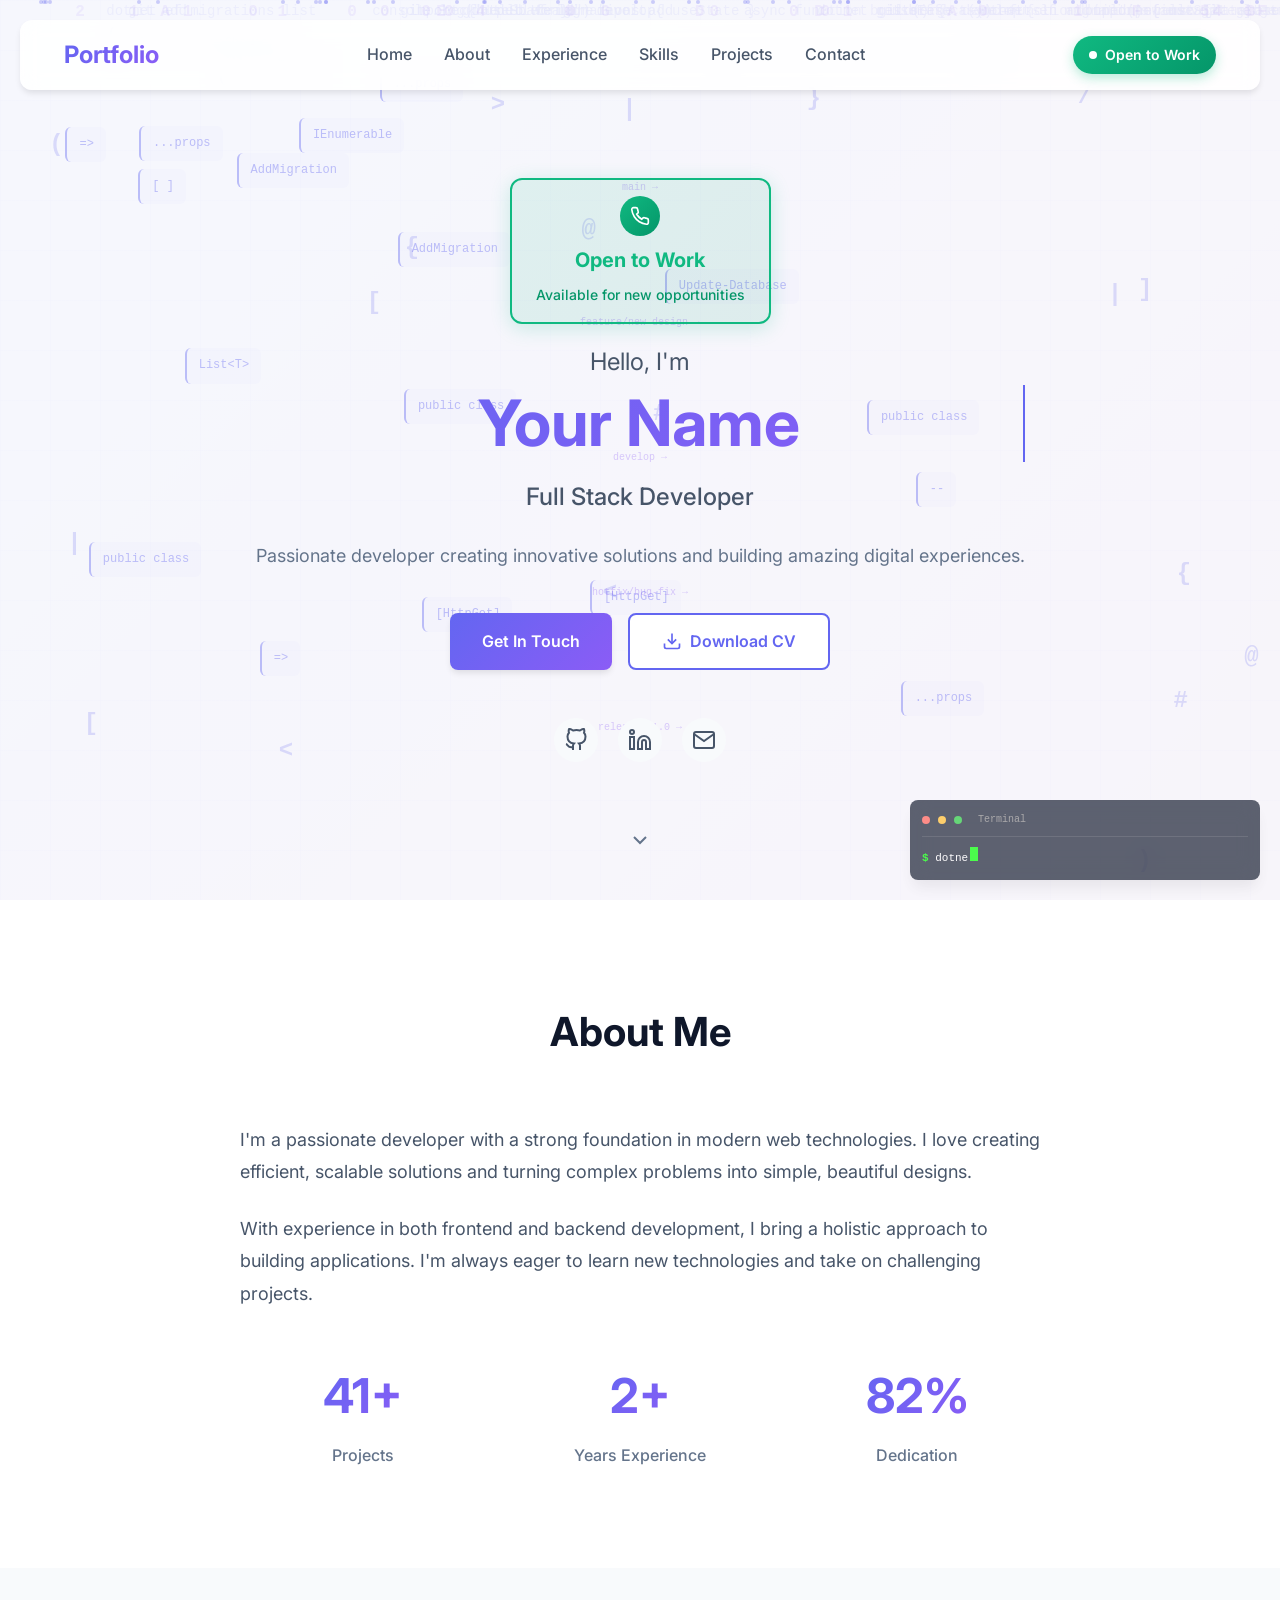
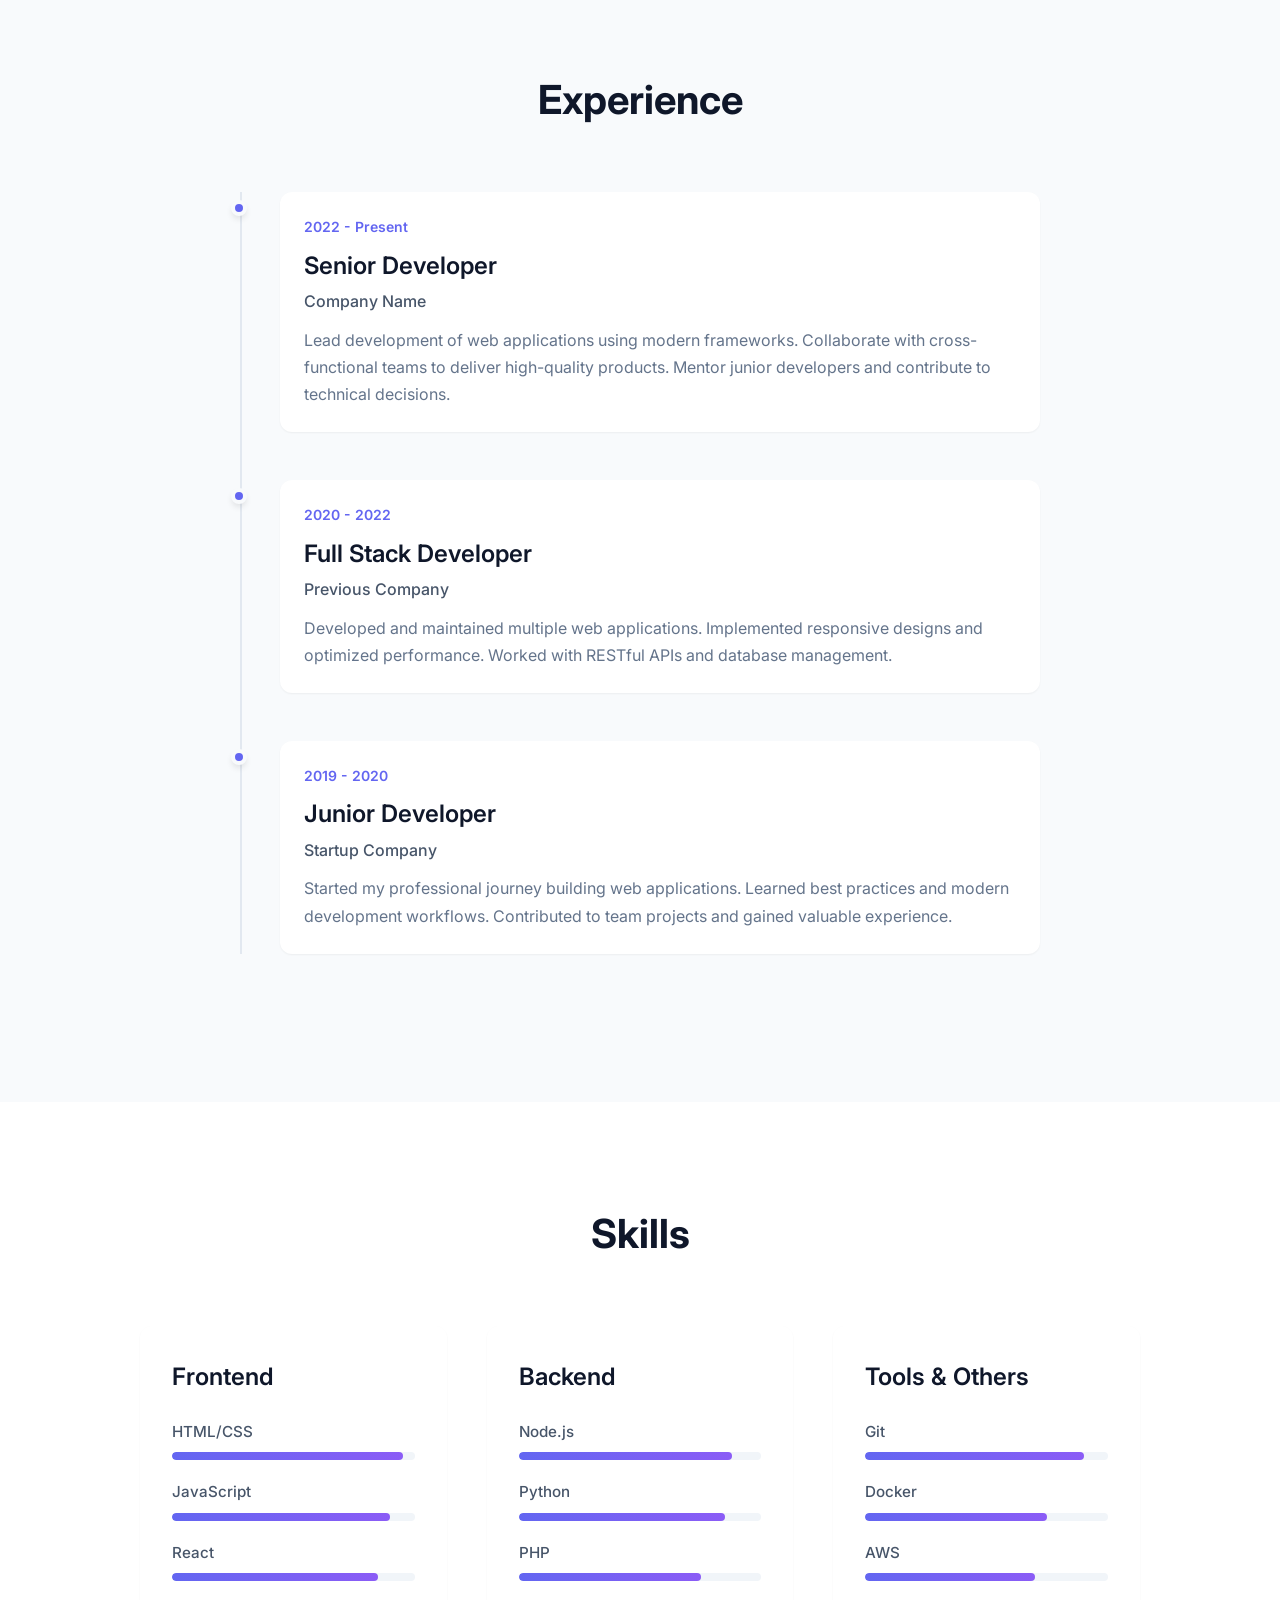
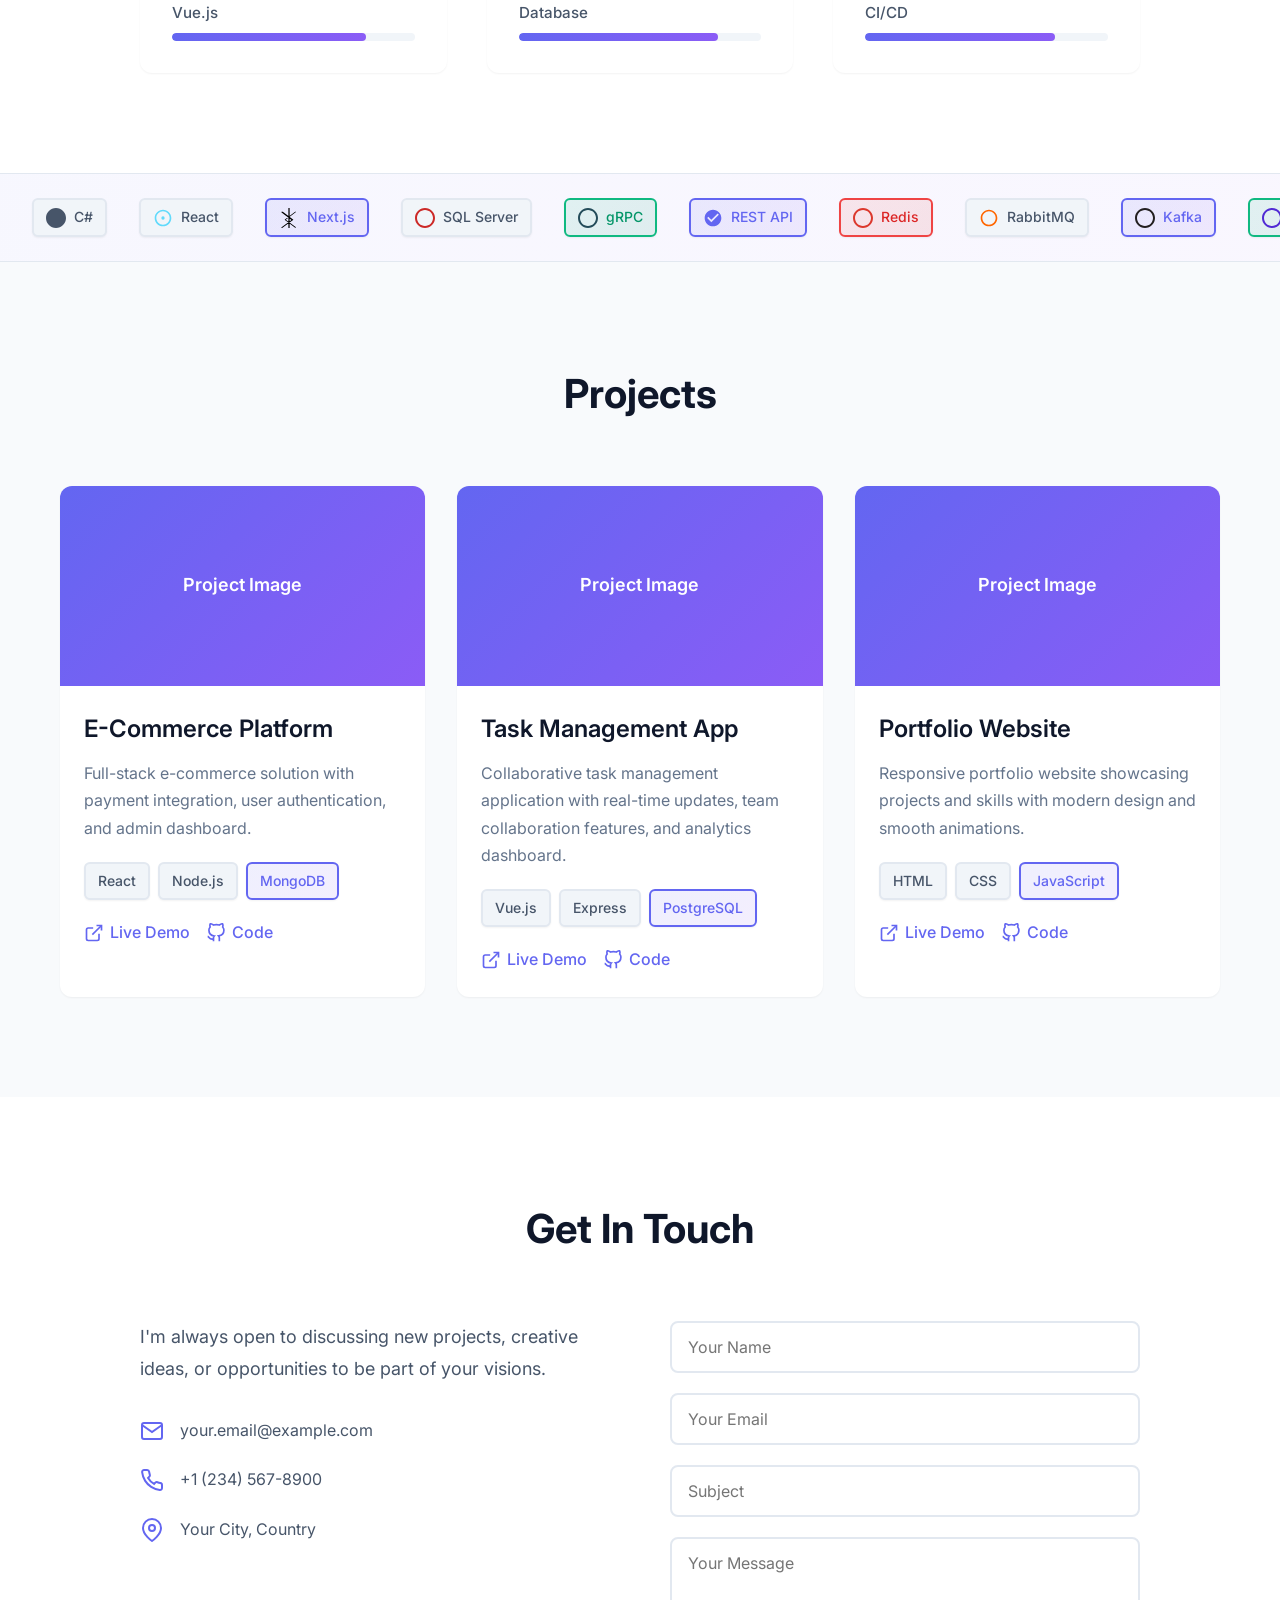
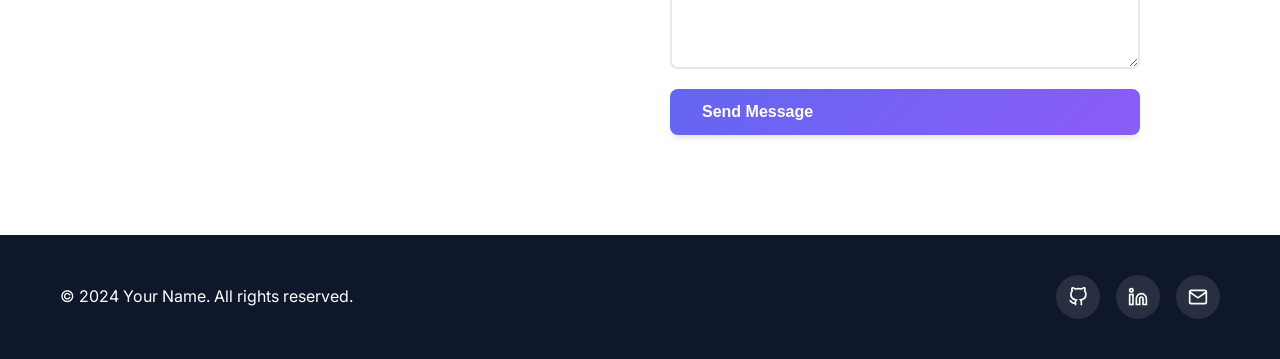
==== commit 15b924bd: "SEO optimization" ====
--- a/index.html
+++ b/index.html
@@ -3,35 +3,78 @@
 <head>
     <meta charset="UTF-8">
     <meta name="viewport" content="width=device-width, initial-scale=1.0">
-    <title>Portfolio - Developer</title>
+    <title>Your Name | Full Stack Developer Portfolio</title>
+    <meta name="description" content="Full Stack Developer portfolio showcasing 50+ projects, 3+ years of experience in React, Node.js, Python, and modern web technologies. Open to new opportunities.">
+    <meta name="author" content="Your Name">
+    <meta name="theme-color" content="#0a0a0a">
+    <meta name="robots" content="index, follow">
+    <link rel="canonical" href="https://yourname.dev/">
+
+    <!-- Open Graph -->
+    <meta property="og:type" content="website">
+    <meta property="og:title" content="Your Name | Full Stack Developer Portfolio">
+    <meta property="og:description" content="Full Stack Developer with 3+ years of experience building innovative web solutions. Explore my projects, skills, and story.">
+    <meta property="og:url" content="https://yourname.dev/">
+    <meta property="og:site_name" content="Your Name Portfolio">
+    <meta property="og:locale" content="en_US">
+
+    <!-- Twitter Card -->
+    <meta name="twitter:card" content="summary_large_image">
+    <meta name="twitter:title" content="Your Name | Full Stack Developer Portfolio">
+    <meta name="twitter:description" content="Full Stack Developer with 3+ years of experience building innovative web solutions. Explore my projects, skills, and story.">
+
+    <!-- JSON-LD Structured Data -->
+    <script type="application/ld+json">
+    {
+        "@context": "https://schema.org",
+        "@type": "ProfilePage",
+        "mainEntity": {
+            "@type": "Person",
+            "name": "Your Name",
+            "jobTitle": "Full Stack Developer",
+            "description": "Passionate developer creating innovative solutions and building amazing digital experiences.",
+            "url": "https://yourname.dev/",
+            "sameAs": [
+                "https://github.com",
+                "https://linkedin.com"
+            ],
+            "knowsAbout": ["HTML", "CSS", "JavaScript", "React", "Vue.js", "Node.js", "Python", "PHP", "Docker", "AWS", "Git"],
+            "email": "mailto:your.email@example.com"
+        }
+    }
+    </script>
+
     <link rel="stylesheet" href="styles.css">
     <link rel="preconnect" href="https://fonts.googleapis.com">
     <link rel="preconnect" href="https://fonts.gstatic.com" crossorigin>
     <link href="https://fonts.googleapis.com/css2?family=Inter:wght@300;400;500;600;700&family=Playfair+Display:wght@400;600;700&display=swap" rel="stylesheet">
 </head>
 <body>
-    <nav class="navbar" id="navbar">
-        <div class="container">
-            <div class="nav-brand">Portfolio</div>
-            <ul class="nav-menu" id="navMenu">
-                <li><a href="#home" class="nav-link">Home</a></li>
-                <li><a href="#about" class="nav-link">About</a></li>
-                <li><a href="#experience" class="nav-link">Experience</a></li>
-                <li><a href="#skills" class="nav-link">Skills</a></li>
-                <li><a href="#projects" class="nav-link">Projects</a></li>
-                <li><a href="#contact" class="nav-link">Contact</a></li>
-            </ul>
-            <div id="openToWorkNav" class="open-to-work-nav"></div>
-            <button class="nav-toggle" id="navToggle" aria-label="Toggle navigation">
-                <span></span>
-                <span></span>
-                <span></span>
-            </button>
-        </div>
-    </nav>
+    <header>
+        <nav class="navbar" id="navbar" aria-label="Main navigation">
+            <div class="container">
+                <div class="nav-brand">Portfolio</div>
+                <ul class="nav-menu" id="navMenu">
+                    <li><a href="#home" class="nav-link">Home</a></li>
+                    <li><a href="#about" class="nav-link">About</a></li>
+                    <li><a href="#experience" class="nav-link">Experience</a></li>
+                    <li><a href="#skills" class="nav-link">Skills</a></li>
+                    <li><a href="#projects" class="nav-link">Projects</a></li>
+                    <li><a href="#contact" class="nav-link">Contact</a></li>
+                </ul>
+                <div id="openToWorkNav" class="open-to-work-nav"></div>
+                <button class="nav-toggle" id="navToggle" aria-label="Toggle navigation">
+                    <span></span>
+                    <span></span>
+                    <span></span>
+                </button>
+            </div>
+        </nav>
+    </header>
 
     <div id="globalTerminal"></div>
 
+    <main>
     <section id="home" class="hero">
         <div class="hero-background"></div>
         <div class="code-rain" id="codeRain"></div>
@@ -414,15 +457,19 @@
                 </div>
                 <form class="contact-form" id="contactForm">
                     <div class="form-group">
+                        <label for="name" class="sr-only">Your Name</label>
                         <input type="text" id="name" name="name" placeholder="Your Name" required>
                     </div>
                     <div class="form-group">
+                        <label for="email" class="sr-only">Your Email</label>
                         <input type="email" id="email" name="email" placeholder="Your Email" required>
                     </div>
                     <div class="form-group">
+                        <label for="subject" class="sr-only">Subject</label>
                         <input type="text" id="subject" name="subject" placeholder="Subject" required>
                     </div>
                     <div class="form-group">
+                        <label for="message" class="sr-only">Your Message</label>
                         <textarea id="message" name="message" rows="5" placeholder="Your Message" required></textarea>
                     </div>
                     <button type="submit" class="btn btn-primary">Send Message</button>
@@ -430,30 +477,31 @@
             </div>
         </div>
     </section>
-
-    <footer class="footer">
+    </main>
+
+    <footer class="footer" role="contentinfo">
         <div class="container">
             <p>&copy; 2024 Your Name. All rights reserved.</p>
-            <div class="footer-social">
+            <nav class="footer-social" aria-label="Social media links">
                 <a href="https://github.com" target="_blank" rel="noopener noreferrer" class="social-link" aria-label="GitHub">
-                    <svg width="20" height="20" viewBox="0 0 24 24" fill="none" stroke="currentColor" stroke-width="2">
+                    <svg width="20" height="20" viewBox="0 0 24 24" fill="none" stroke="currentColor" stroke-width="2" aria-hidden="true">
                         <path d="M9 19c-5 1.5-5-2.5-7-3m14 6v-3.87a3.37 3.37 0 0 0-.94-2.61c3.14-.35 6.44-1.54 6.44-7A5.44 5.44 0 0 0 20 4.77 5.07 5.07 0 0 0 19.91 1S18.73.65 16 2.48a13.38 13.38 0 0 0-7 0C6.27.65 5.09 1 5.09 1A5.07 5.07 0 0 0 5 4.77a5.44 5.44 0 0 0-1.5 3.78c0 5.42 3.3 6.61 6.44 7A3.37 3.37 0 0 0 9 18.13V22"></path>
                     </svg>
                 </a>
                 <a href="https://linkedin.com" target="_blank" rel="noopener noreferrer" class="social-link" aria-label="LinkedIn">
-                    <svg width="20" height="20" viewBox="0 0 24 24" fill="none" stroke="currentColor" stroke-width="2">
+                    <svg width="20" height="20" viewBox="0 0 24 24" fill="none" stroke="currentColor" stroke-width="2" aria-hidden="true">
                         <path d="M16 8a6 6 0 0 1 6 6v7h-4v-7a2 2 0 0 0-2-2 2 2 0 0 0-2 2v7h-4v-7a6 6 0 0 1 6-6z"></path>
                         <rect x="2" y="9" width="4" height="12"></rect>
                         <circle cx="4" cy="4" r="2"></circle>
                     </svg>
                 </a>
                 <a href="mailto:your.email@example.com" class="social-link" aria-label="Email">
-                    <svg width="20" height="20" viewBox="0 0 24 24" fill="none" stroke="currentColor" stroke-width="2">
+                    <svg width="20" height="20" viewBox="0 0 24 24" fill="none" stroke="currentColor" stroke-width="2" aria-hidden="true">
                         <path d="M4 4h16c1.1 0 2 .9 2 2v12c0 1.1-.9 2-2 2H4c-1.1 0-2-.9-2-2V6c0-1.1.9-2 2-2z"></path>
                         <polyline points="22,6 12,13 2,6"></polyline>
                     </svg>
                 </a>
-            </div>
+            </nav>
         </div>
     </footer>
 
--- a/styles.css
+++ b/styles.css
@@ -19,6 +19,18 @@
     margin: 0;
     padding: 0;
     box-sizing: border-box;
+}
+
+.sr-only {
+    position: absolute;
+    width: 1px;
+    height: 1px;
+    padding: 0;
+    margin: -1px;
+    overflow: hidden;
+    clip: rect(0, 0, 0, 0);
+    white-space: nowrap;
+    border-width: 0;
 }
 
 html {
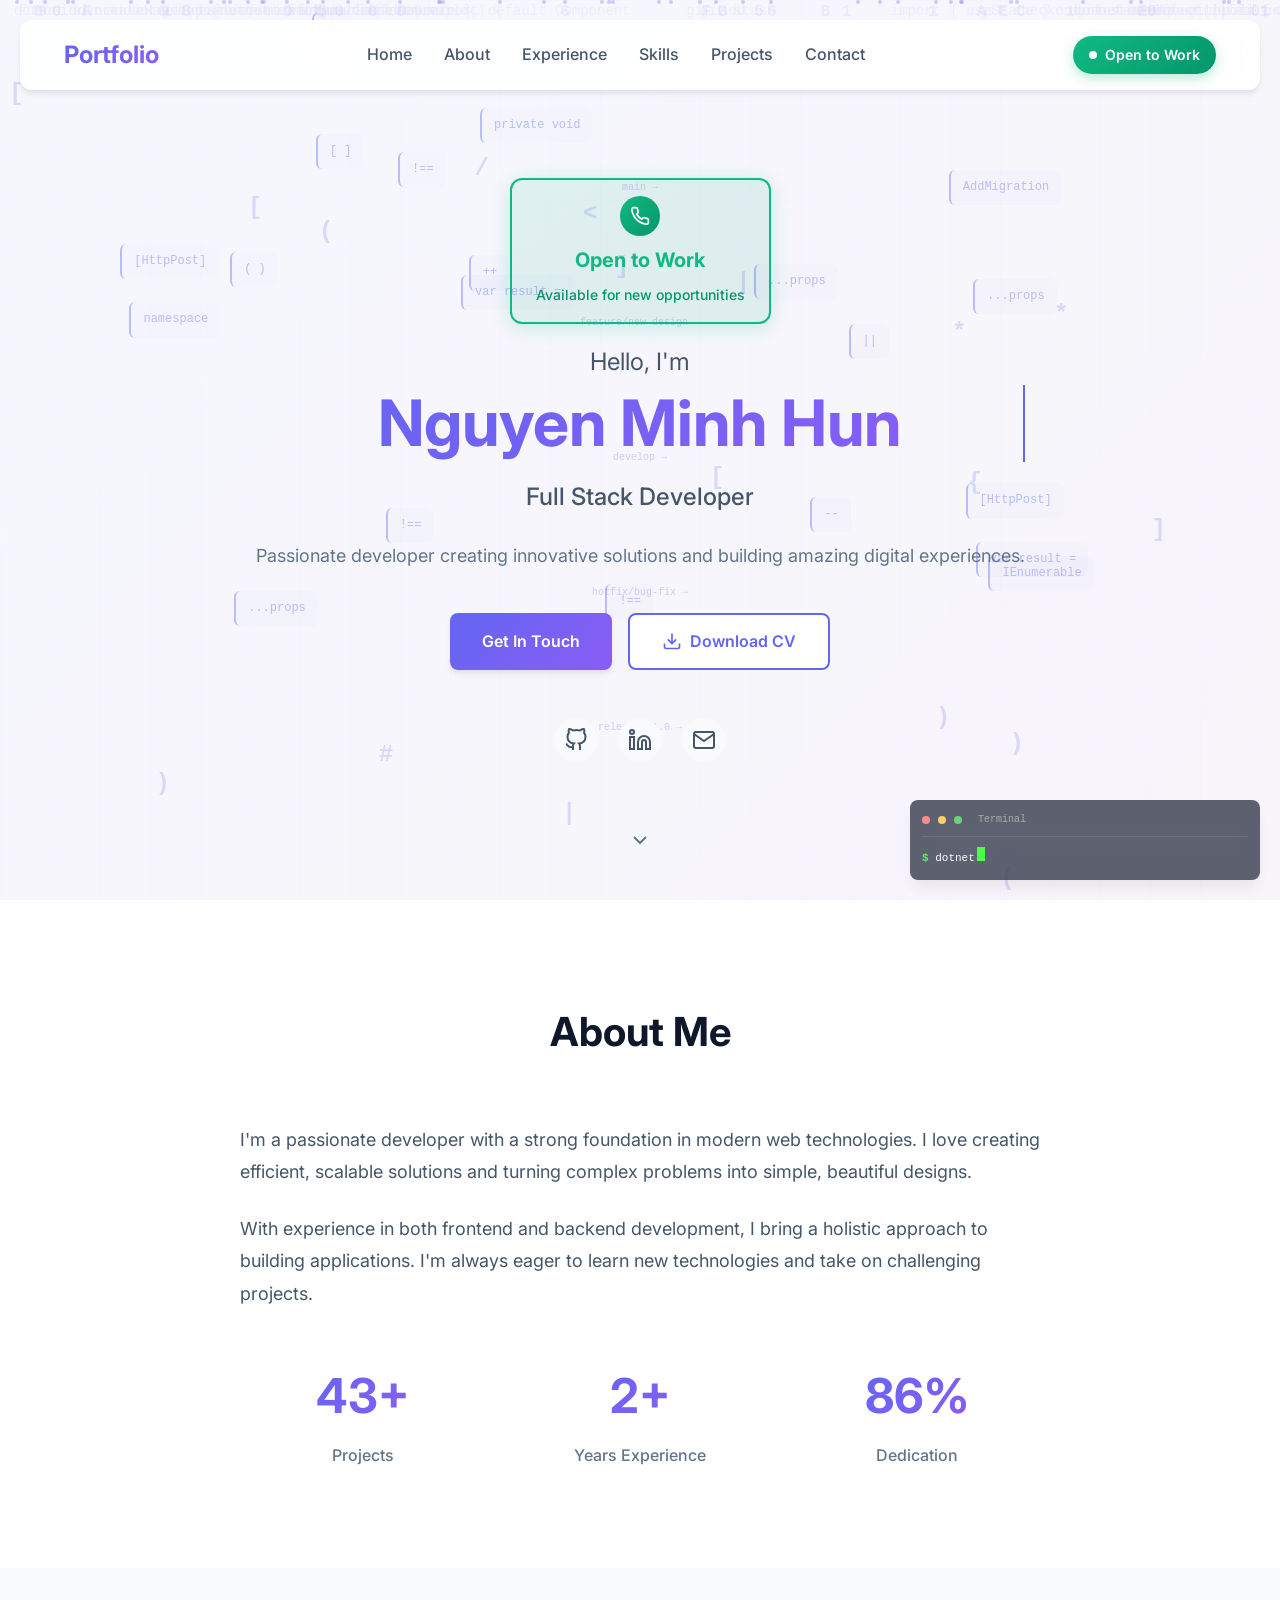
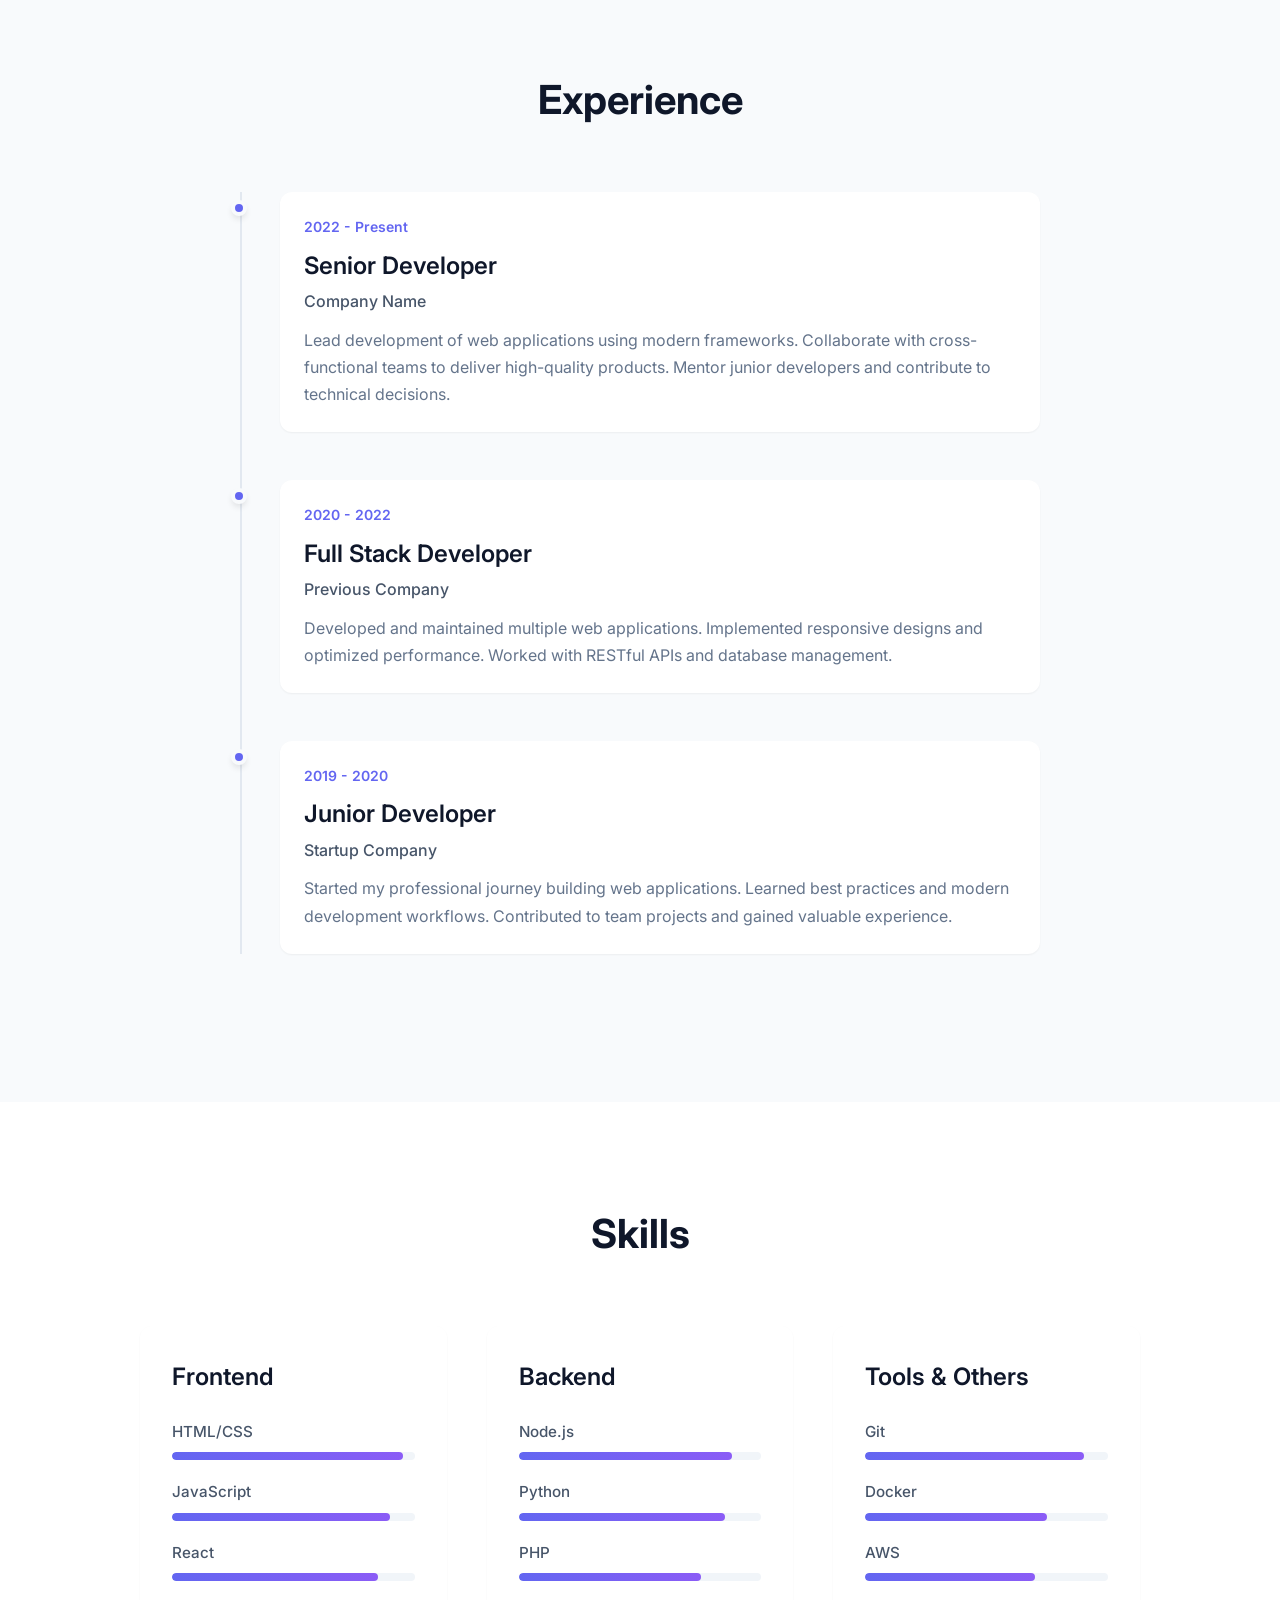
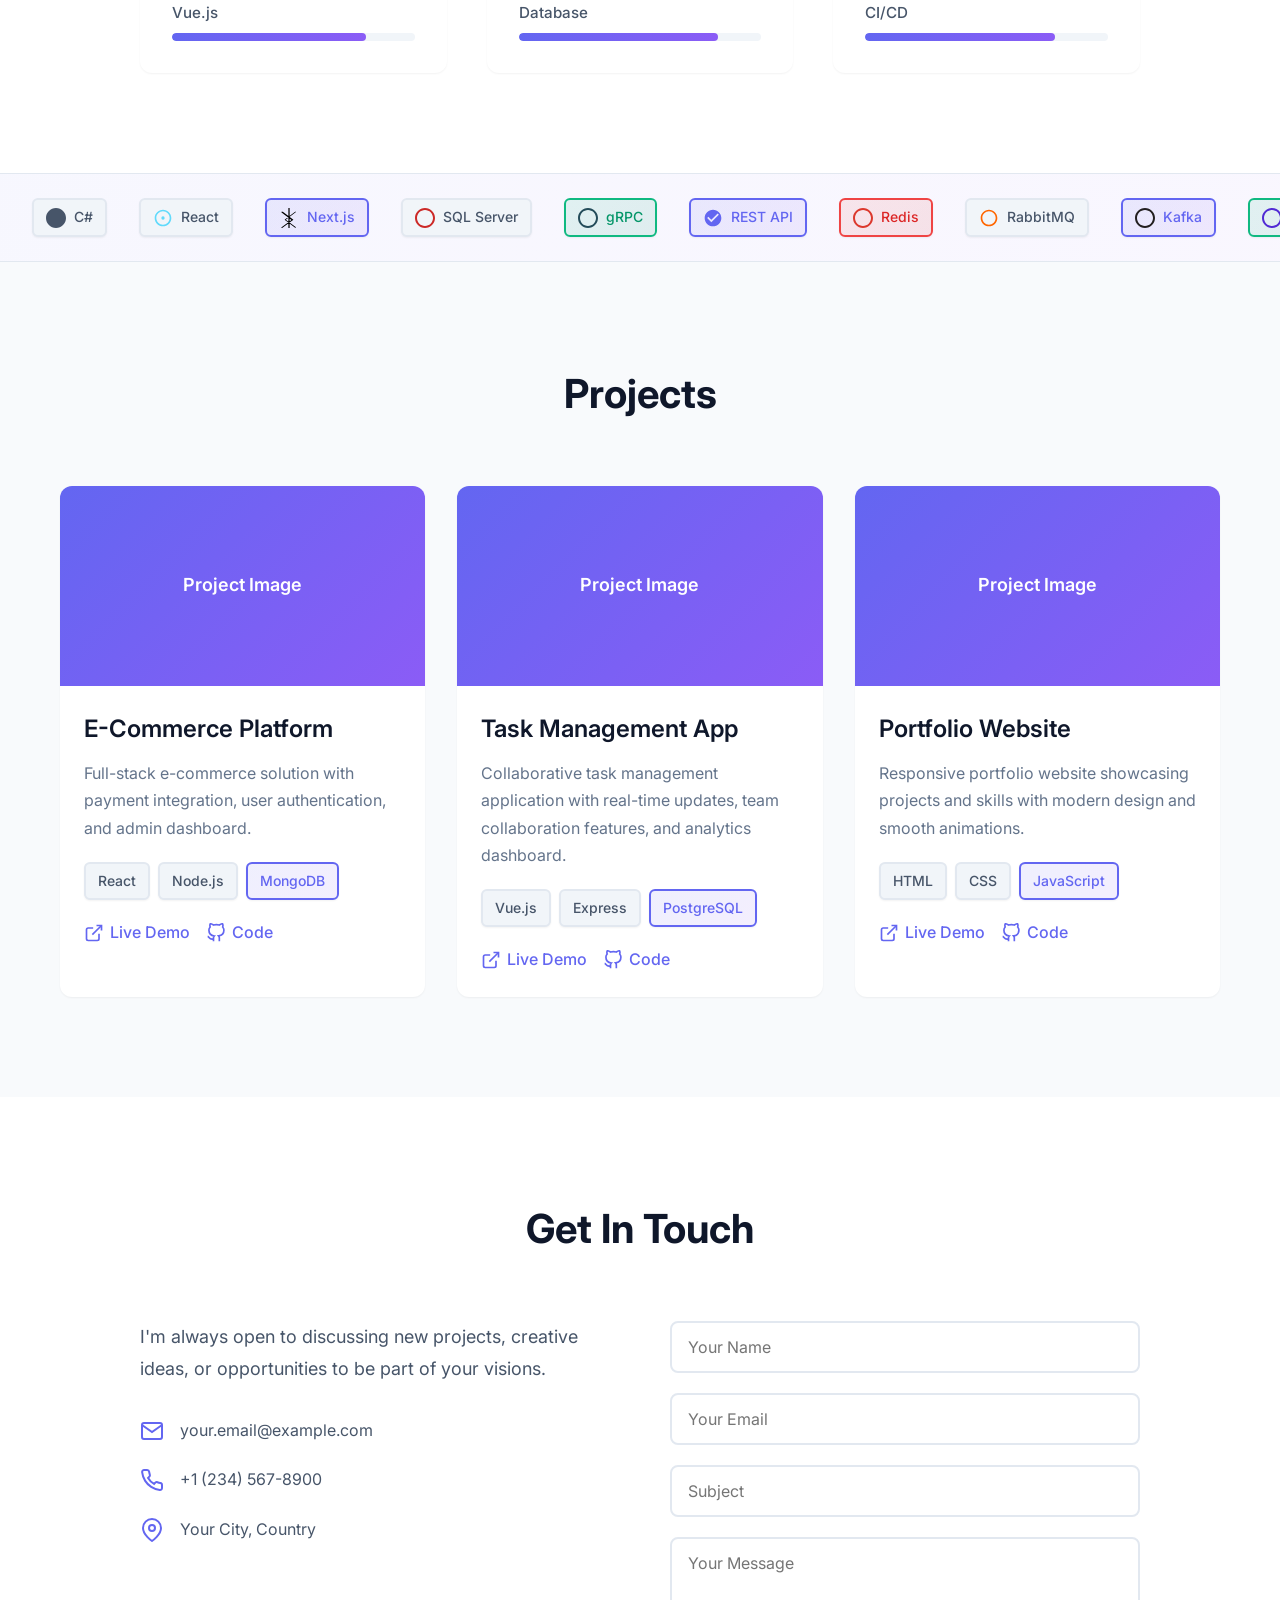
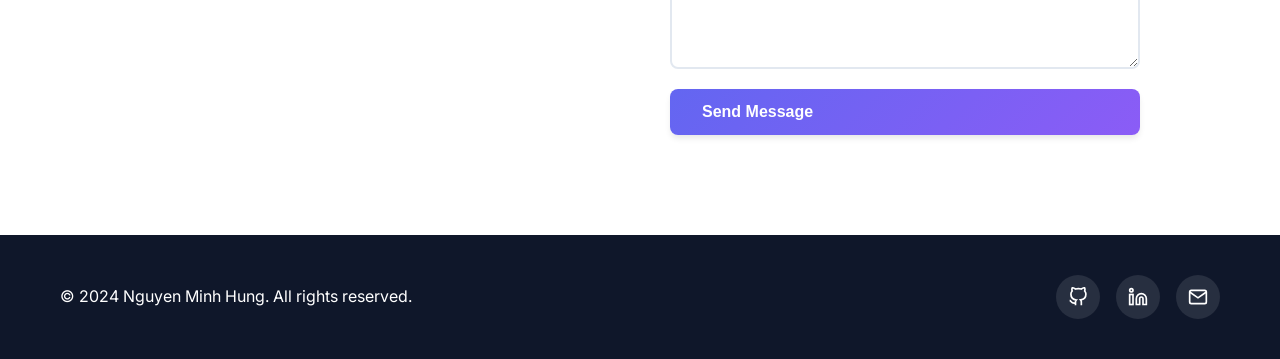
==== commit 194cb2a8: "chore: update portfolio name to Nguyen Minh Hung" ====
--- a/index.html
+++ b/index.html
@@ -3,24 +3,24 @@
 <head>
     <meta charset="UTF-8">
     <meta name="viewport" content="width=device-width, initial-scale=1.0">
-    <title>Your Name | Full Stack Developer Portfolio</title>
+    <title>Nguyen Minh Hung | Full Stack Developer Portfolio</title>
     <meta name="description" content="Full Stack Developer portfolio showcasing 50+ projects, 3+ years of experience in React, Node.js, Python, and modern web technologies. Open to new opportunities.">
-    <meta name="author" content="Your Name">
+    <meta name="author" content="Nguyen Minh Hung">
     <meta name="theme-color" content="#0a0a0a">
     <meta name="robots" content="index, follow">
     <link rel="canonical" href="https://yourname.dev/">
 
     <!-- Open Graph -->
     <meta property="og:type" content="website">
-    <meta property="og:title" content="Your Name | Full Stack Developer Portfolio">
+    <meta property="og:title" content="Nguyen Minh Hung | Full Stack Developer Portfolio">
     <meta property="og:description" content="Full Stack Developer with 3+ years of experience building innovative web solutions. Explore my projects, skills, and story.">
     <meta property="og:url" content="https://yourname.dev/">
-    <meta property="og:site_name" content="Your Name Portfolio">
+    <meta property="og:site_name" content="Nguyen Minh Hung Portfolio">
     <meta property="og:locale" content="en_US">
 
     <!-- Twitter Card -->
     <meta name="twitter:card" content="summary_large_image">
-    <meta name="twitter:title" content="Your Name | Full Stack Developer Portfolio">
+    <meta name="twitter:title" content="Nguyen Minh Hung | Full Stack Developer Portfolio">
     <meta name="twitter:description" content="Full Stack Developer with 3+ years of experience building innovative web solutions. Explore my projects, skills, and story.">
 
     <!-- JSON-LD Structured Data -->
@@ -30,7 +30,7 @@
         "@type": "ProfilePage",
         "mainEntity": {
             "@type": "Person",
-            "name": "Your Name",
+            "name": "Nguyen Minh Hung",
             "jobTitle": "Full Stack Developer",
             "description": "Passionate developer creating innovative solutions and building amazing digital experiences.",
             "url": "https://yourname.dev/",
@@ -85,7 +85,7 @@
                 <div id="openToWorkHero" class="open-to-work-hero"></div>
                 <h1 class="hero-title">
                     <span class="greeting">Hello, I'm</span>
-                    <span class="name">Your Name</span>
+                    <span class="name">Nguyen Minh Hung</span>
                 </h1>
                 <p class="hero-subtitle">Full Stack Developer</p>
                 <p class="hero-description">
@@ -481,7 +481,7 @@
 
     <footer class="footer" role="contentinfo">
         <div class="container">
-            <p>&copy; 2024 Your Name. All rights reserved.</p>
+            <p>&copy; 2024 Nguyen Minh Hung. All rights reserved.</p>
             <nav class="footer-social" aria-label="Social media links">
                 <a href="https://github.com" target="_blank" rel="noopener noreferrer" class="social-link" aria-label="GitHub">
                     <svg width="20" height="20" viewBox="0 0 24 24" fill="none" stroke="currentColor" stroke-width="2" aria-hidden="true">
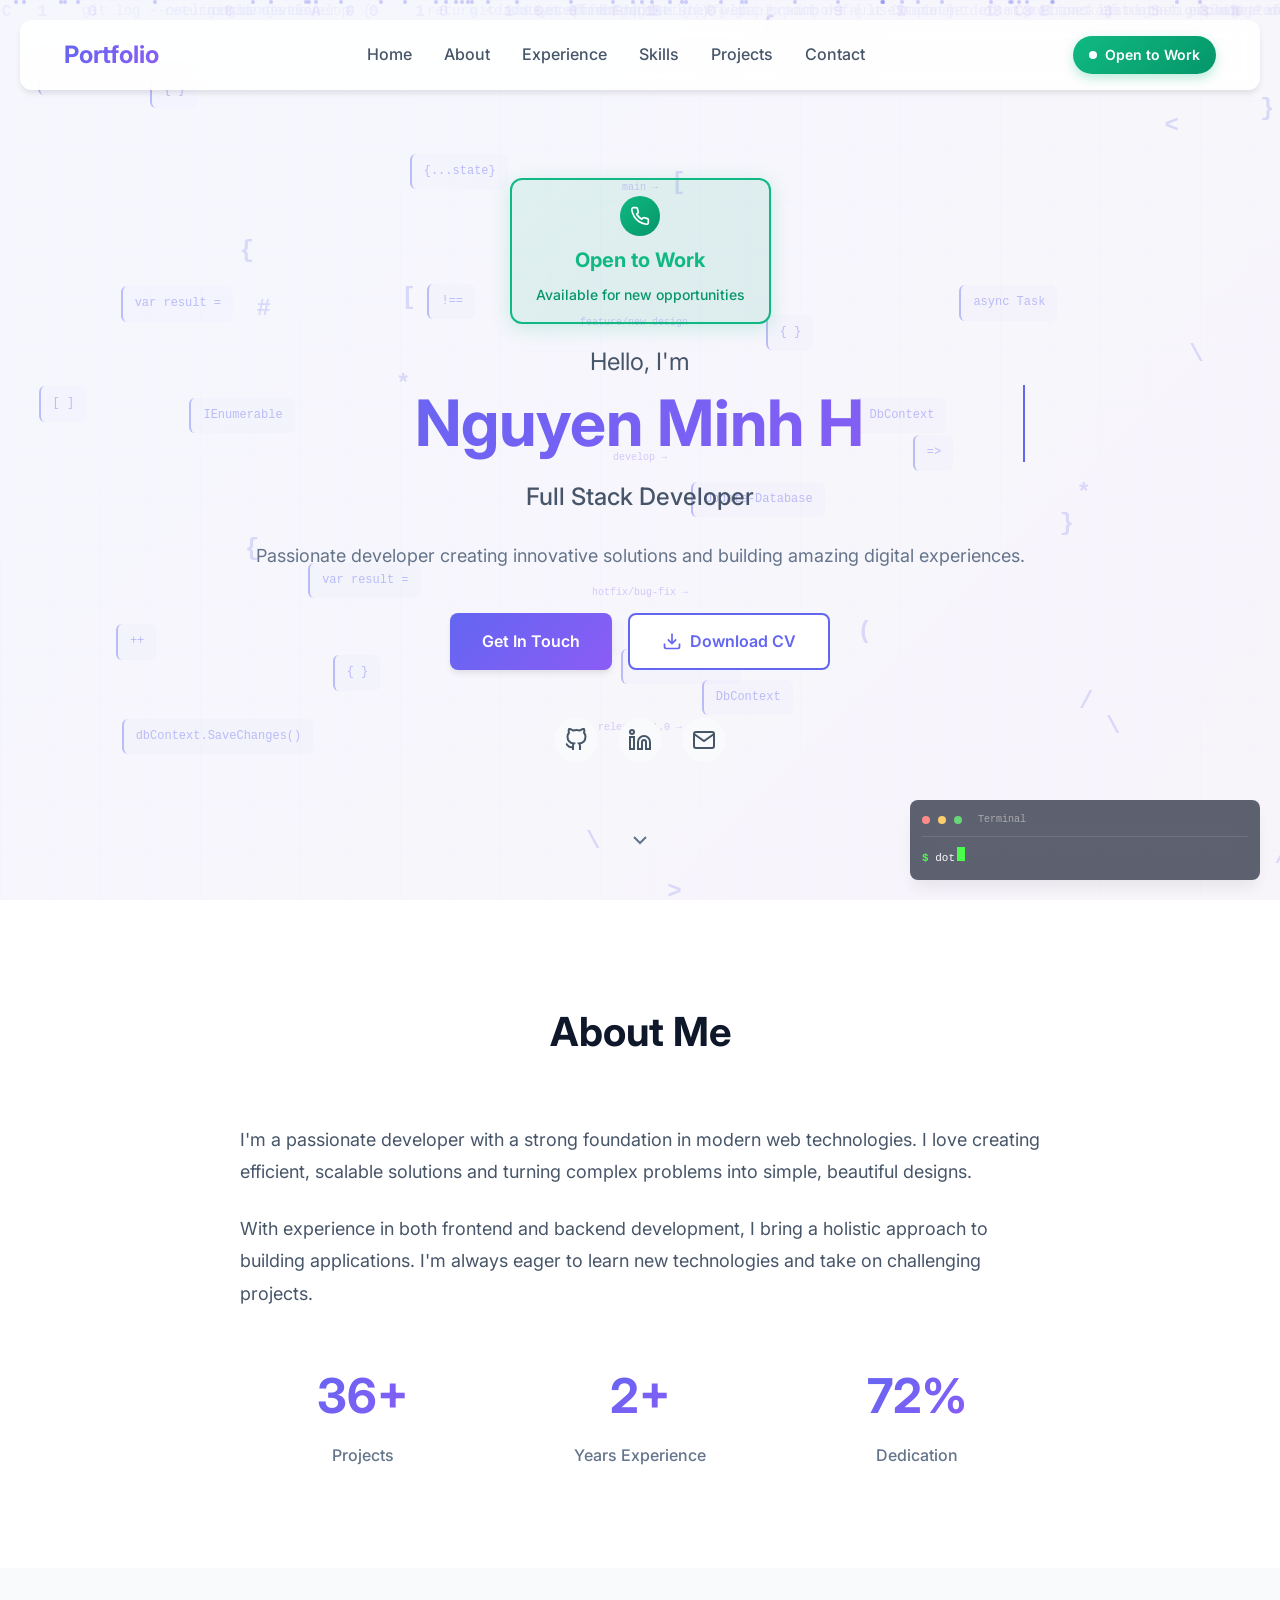
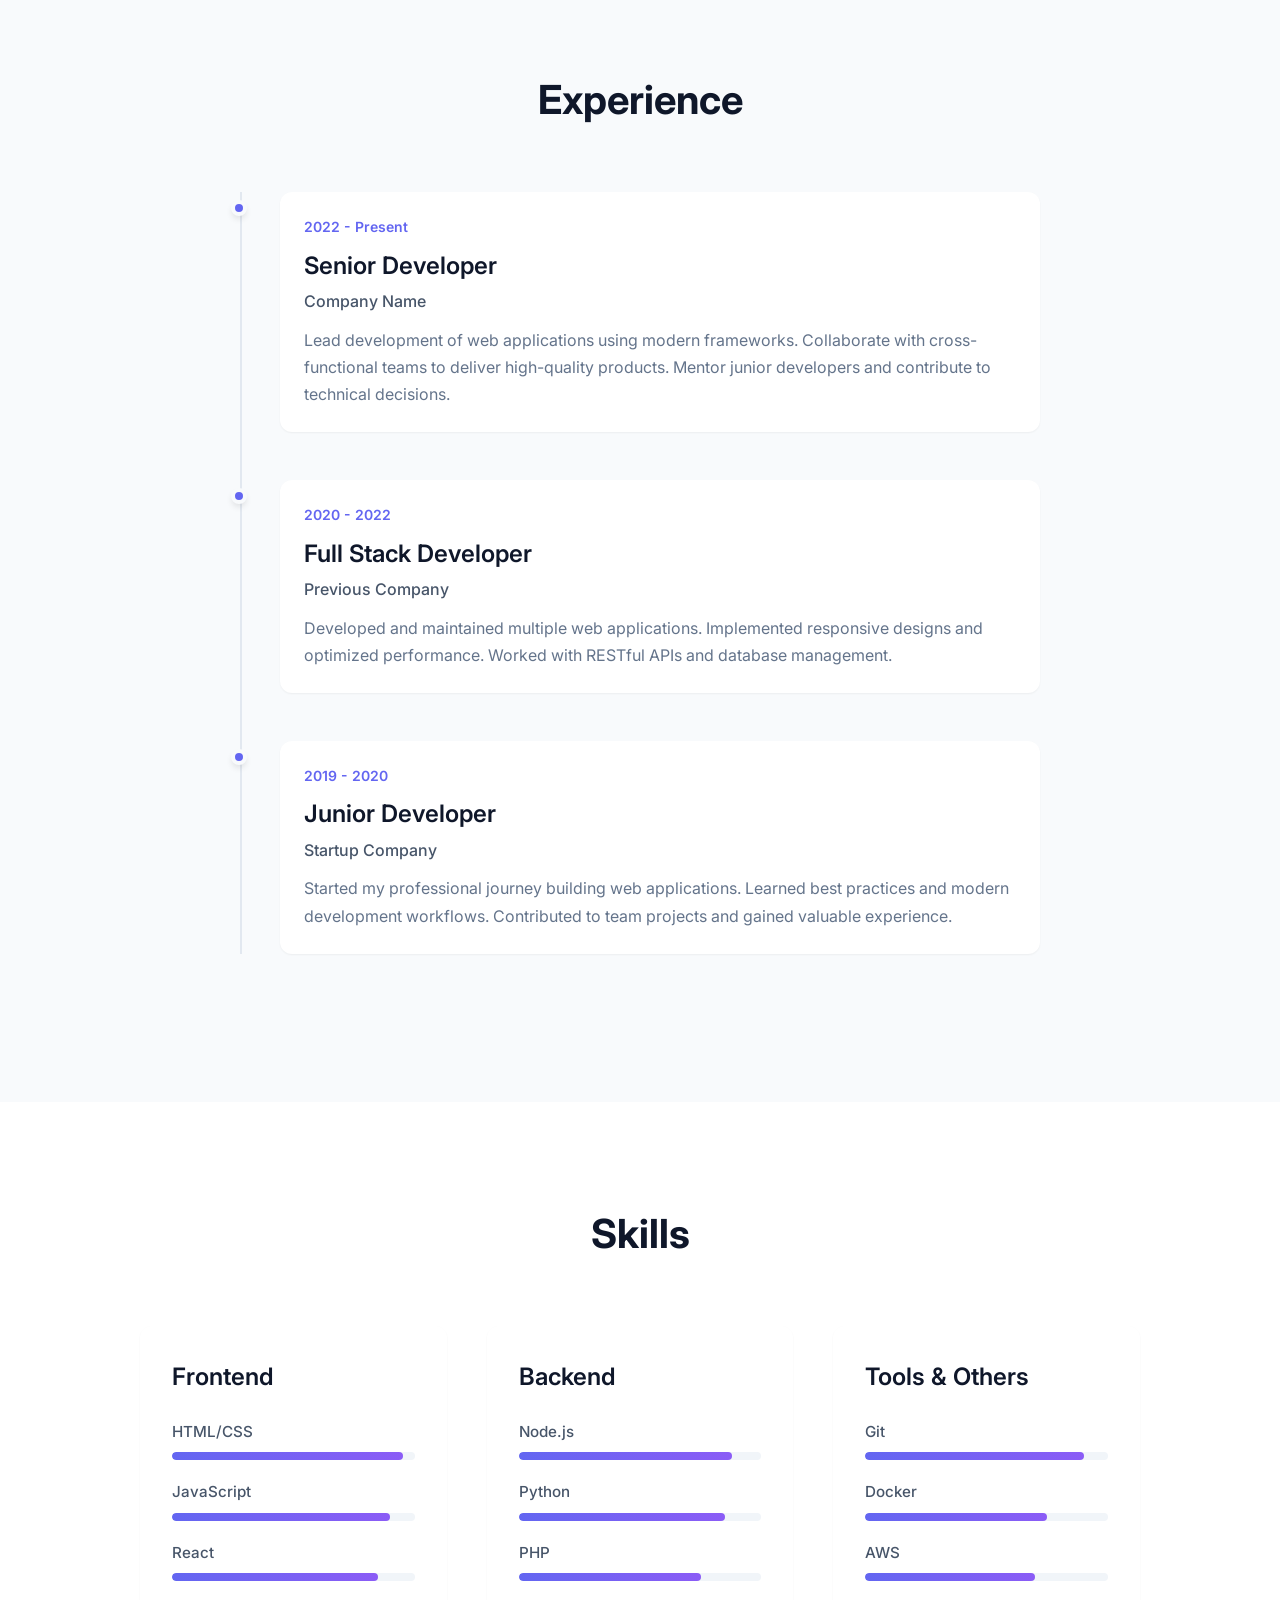
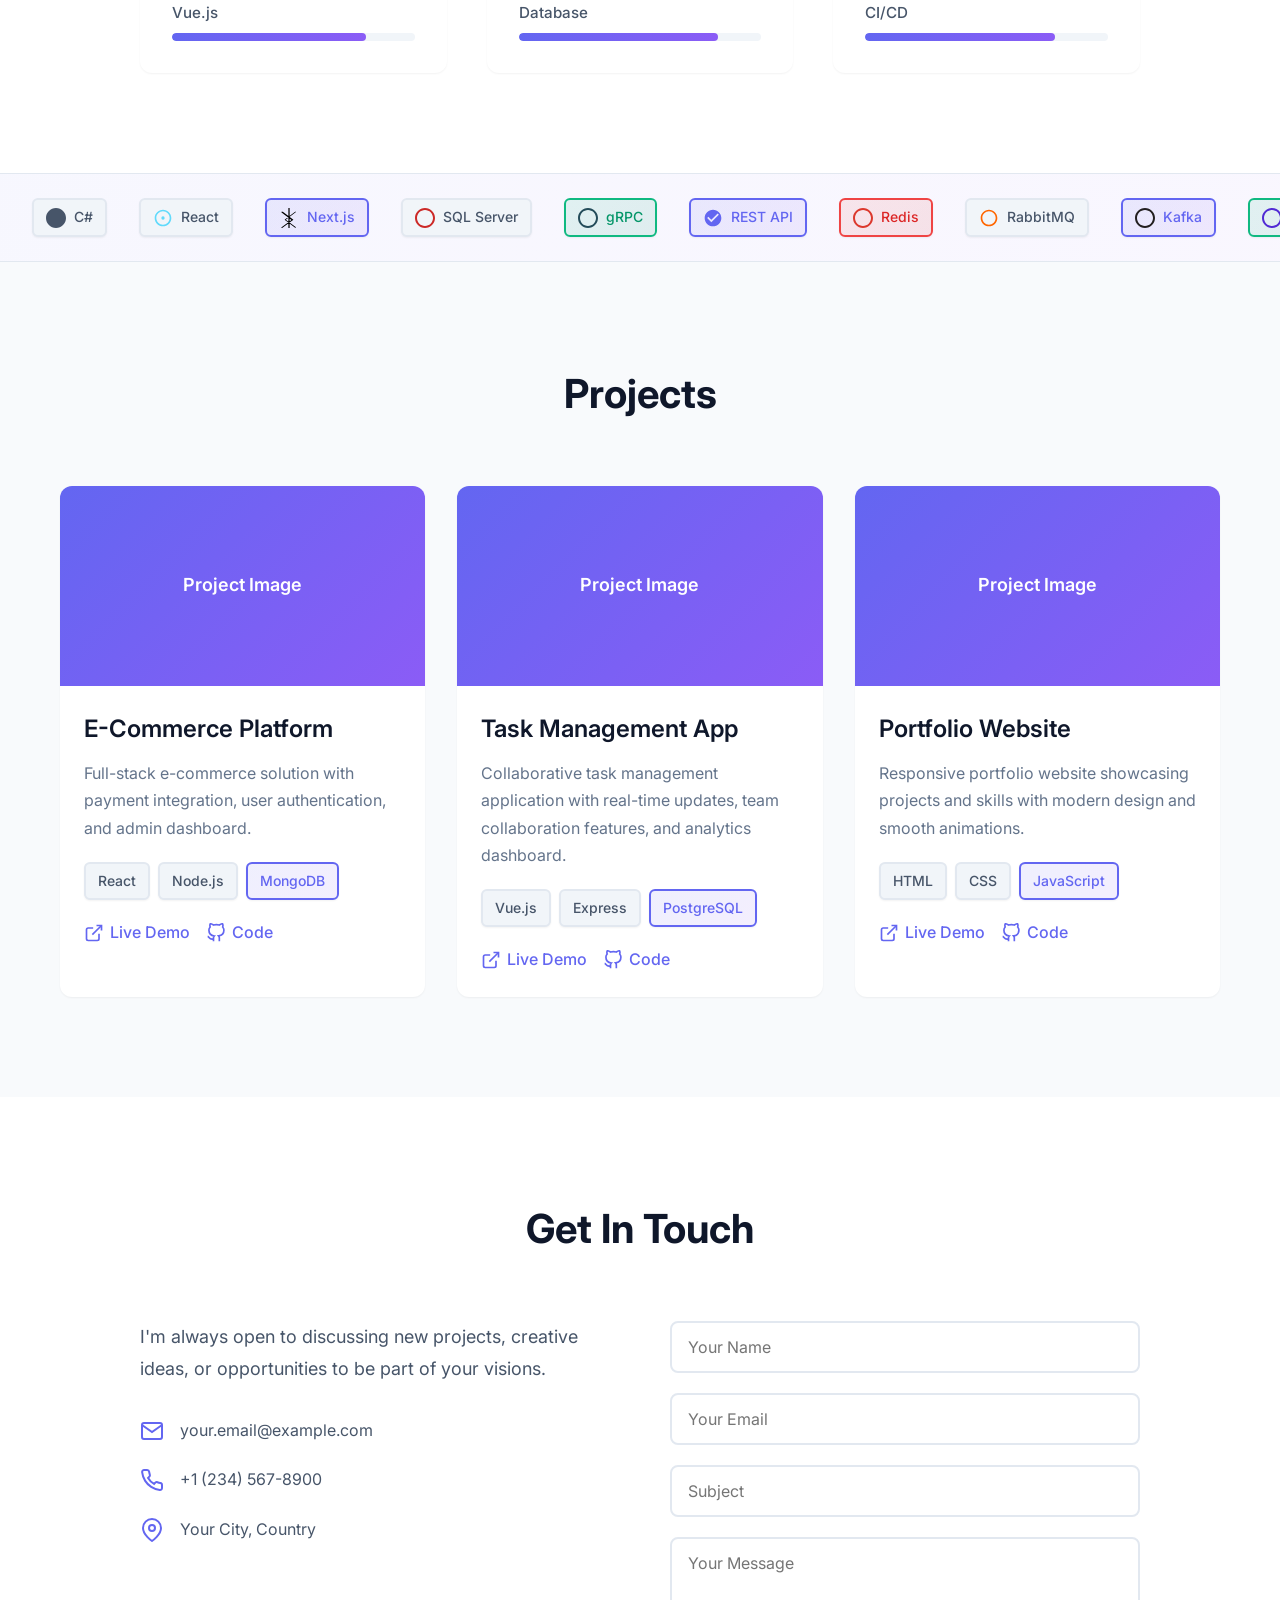
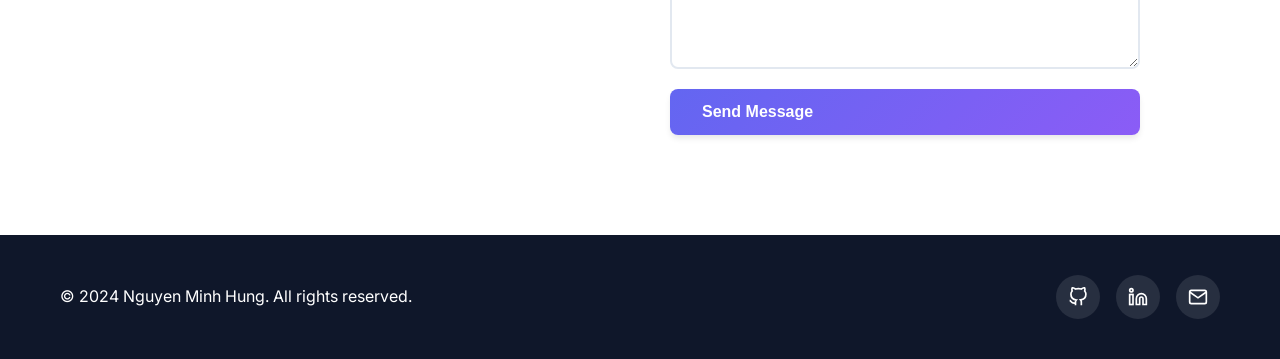
==== commit bd1923a4: "feat: update SEO - replace placeholder URLs with hungnm.name.vn and add keywords" ====
--- a/index.html
+++ b/index.html
@@ -6,15 +6,16 @@
     <title>Nguyen Minh Hung | Full Stack Developer Portfolio</title>
     <meta name="description" content="Full Stack Developer portfolio showcasing 50+ projects, 3+ years of experience in React, Node.js, Python, and modern web technologies. Open to new opportunities.">
     <meta name="author" content="Nguyen Minh Hung">
+    <meta name="keywords" content="hungnm, Nguyen Minh Hung, Nguyễn Minh Hùng, Full Stack Developer, portfolio, web developer, software engineer">
     <meta name="theme-color" content="#0a0a0a">
     <meta name="robots" content="index, follow">
-    <link rel="canonical" href="https://yourname.dev/">
+    <link rel="canonical" href="https://hungnm.name.vn/">
 
     <!-- Open Graph -->
     <meta property="og:type" content="website">
     <meta property="og:title" content="Nguyen Minh Hung | Full Stack Developer Portfolio">
     <meta property="og:description" content="Full Stack Developer with 3+ years of experience building innovative web solutions. Explore my projects, skills, and story.">
-    <meta property="og:url" content="https://yourname.dev/">
+    <meta property="og:url" content="https://hungnm.name.vn/">
     <meta property="og:site_name" content="Nguyen Minh Hung Portfolio">
     <meta property="og:locale" content="en_US">
 
@@ -33,7 +34,7 @@
             "name": "Nguyen Minh Hung",
             "jobTitle": "Full Stack Developer",
             "description": "Passionate developer creating innovative solutions and building amazing digital experiences.",
-            "url": "https://yourname.dev/",
+            "url": "https://hungnm.name.vn/",
             "sameAs": [
                 "https://github.com",
                 "https://linkedin.com"
